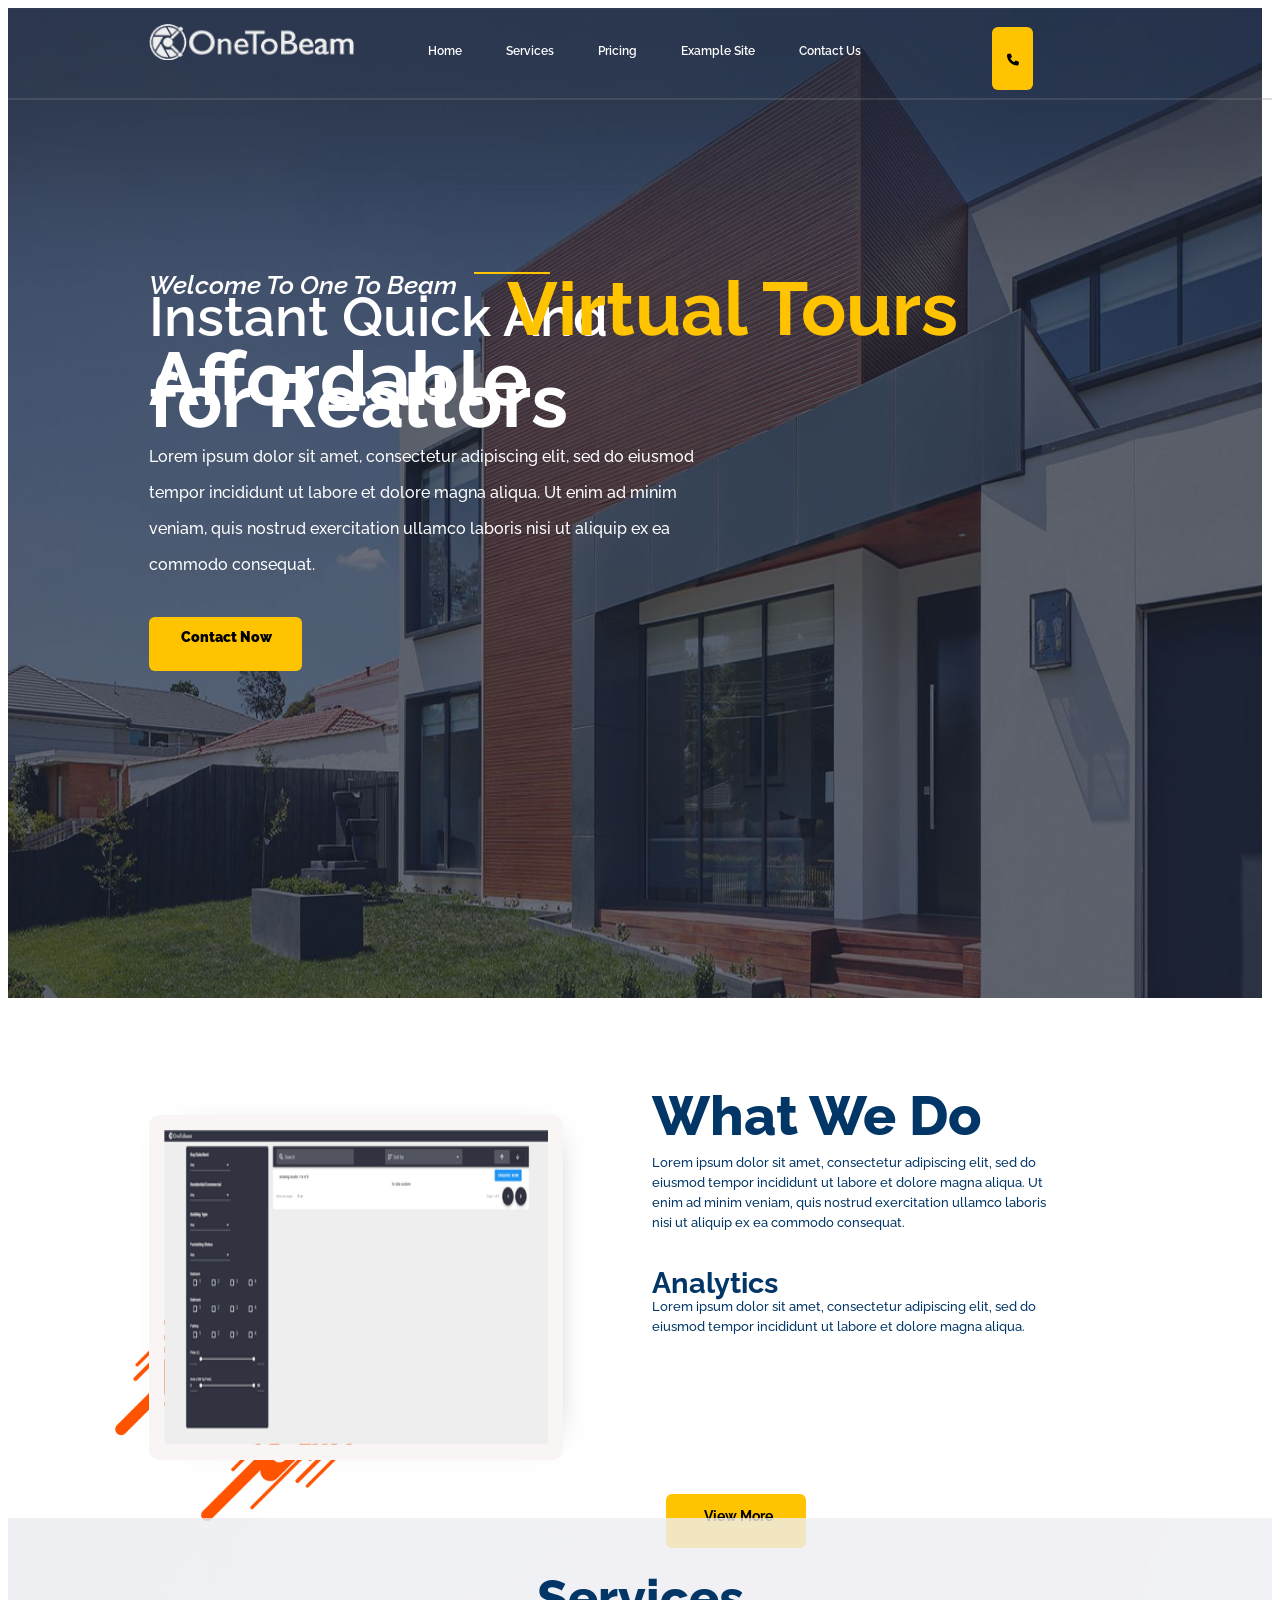
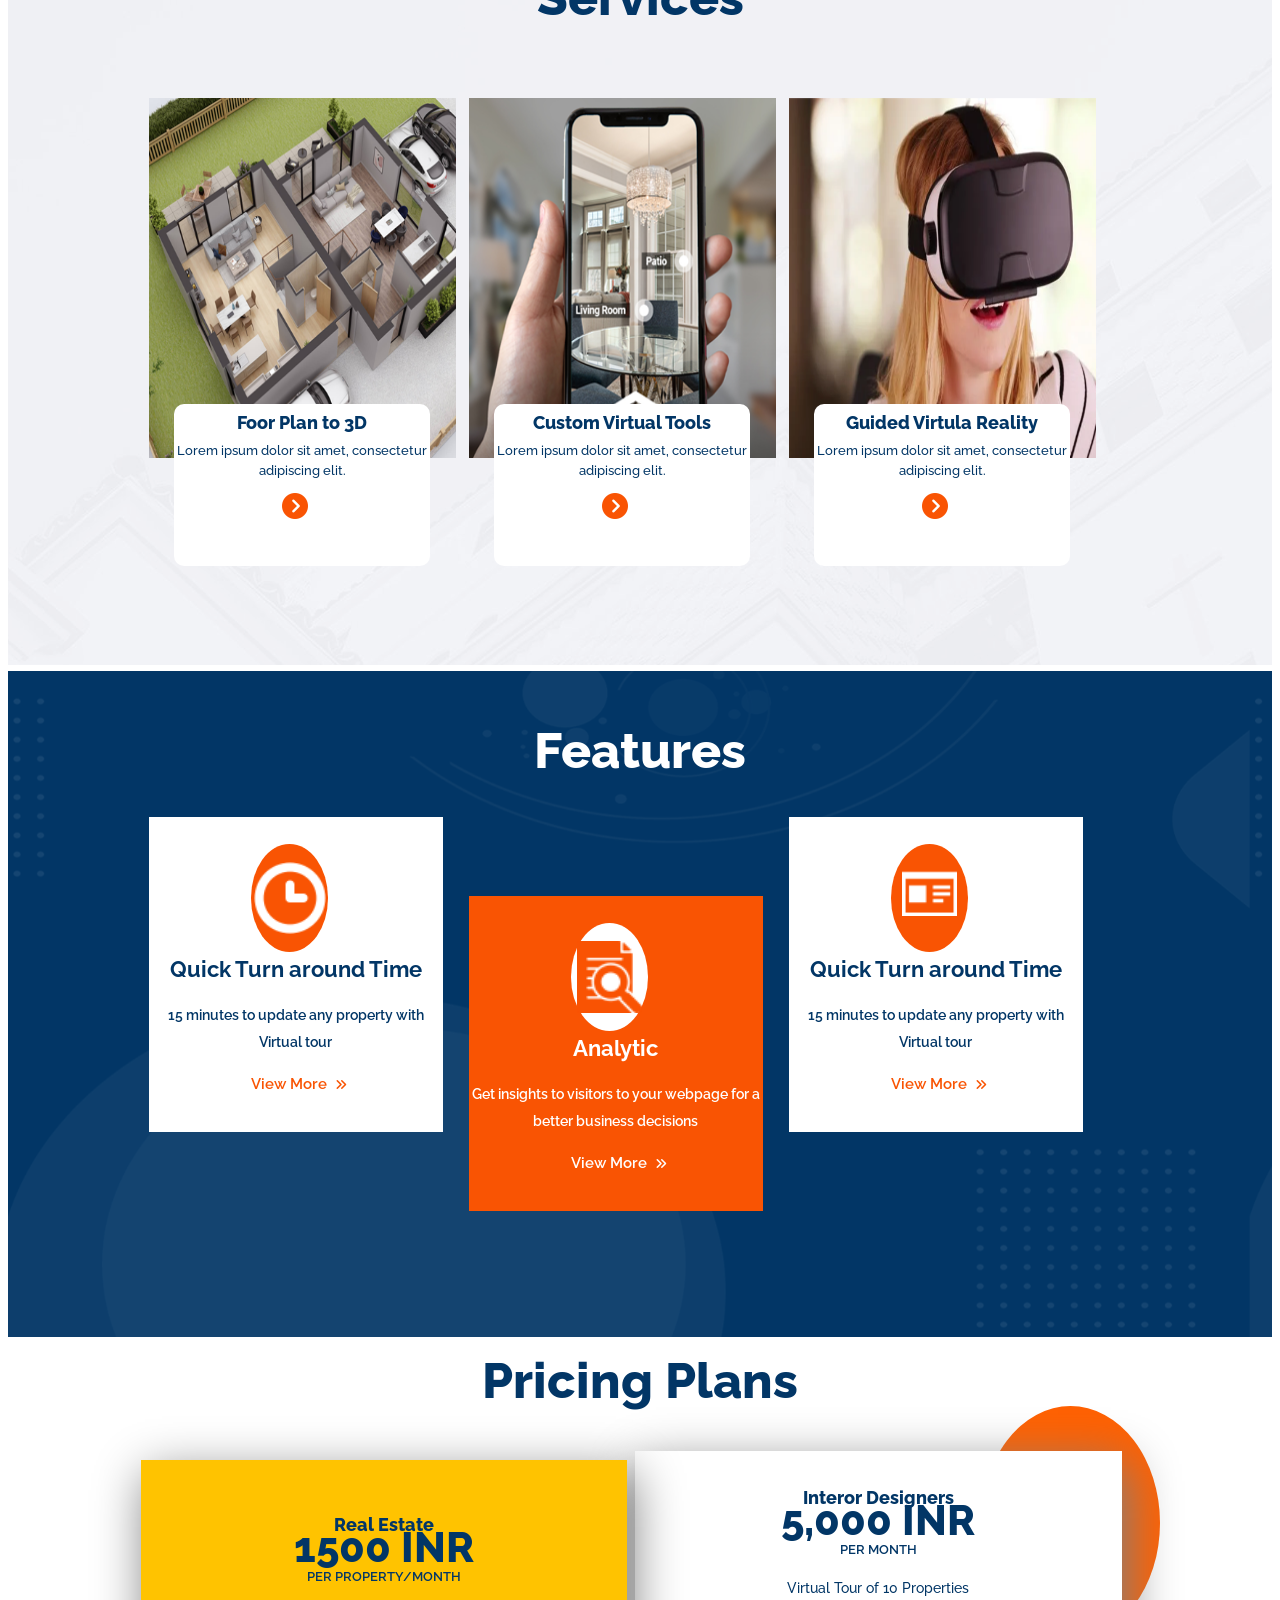
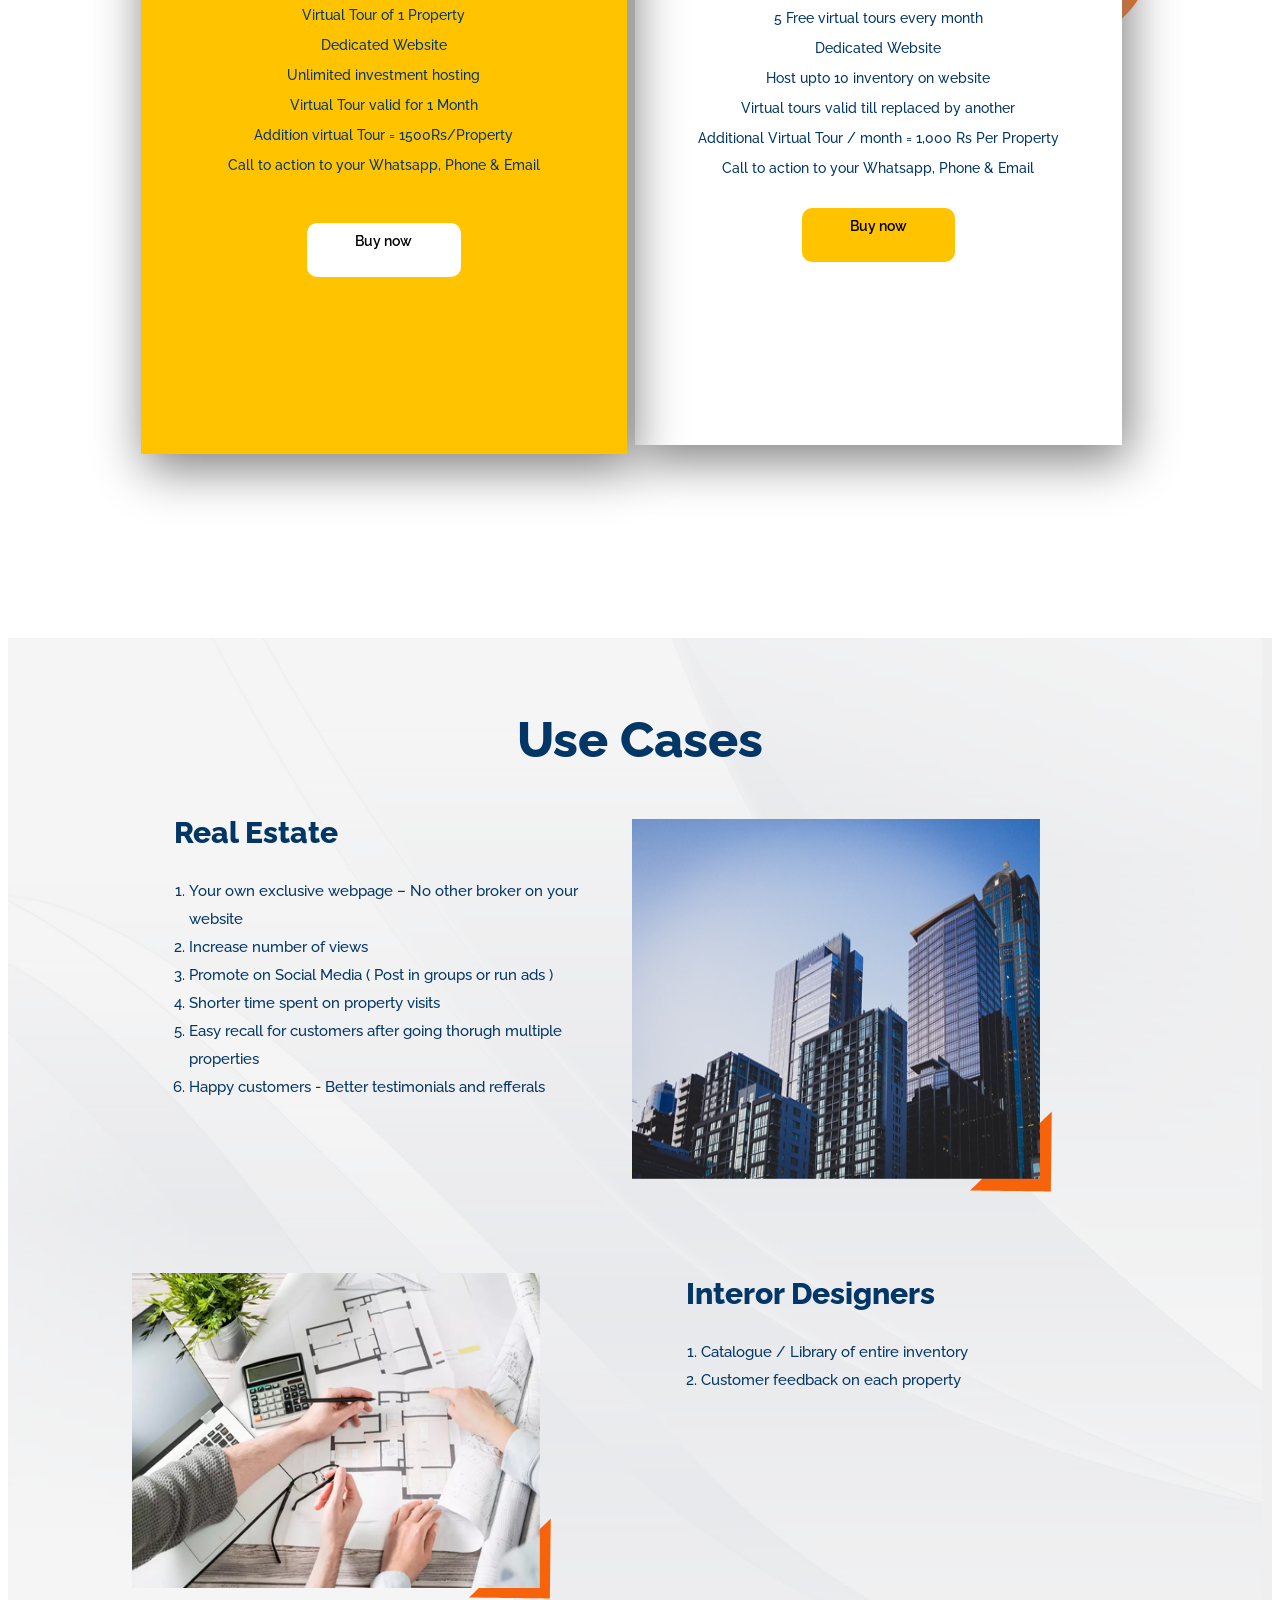
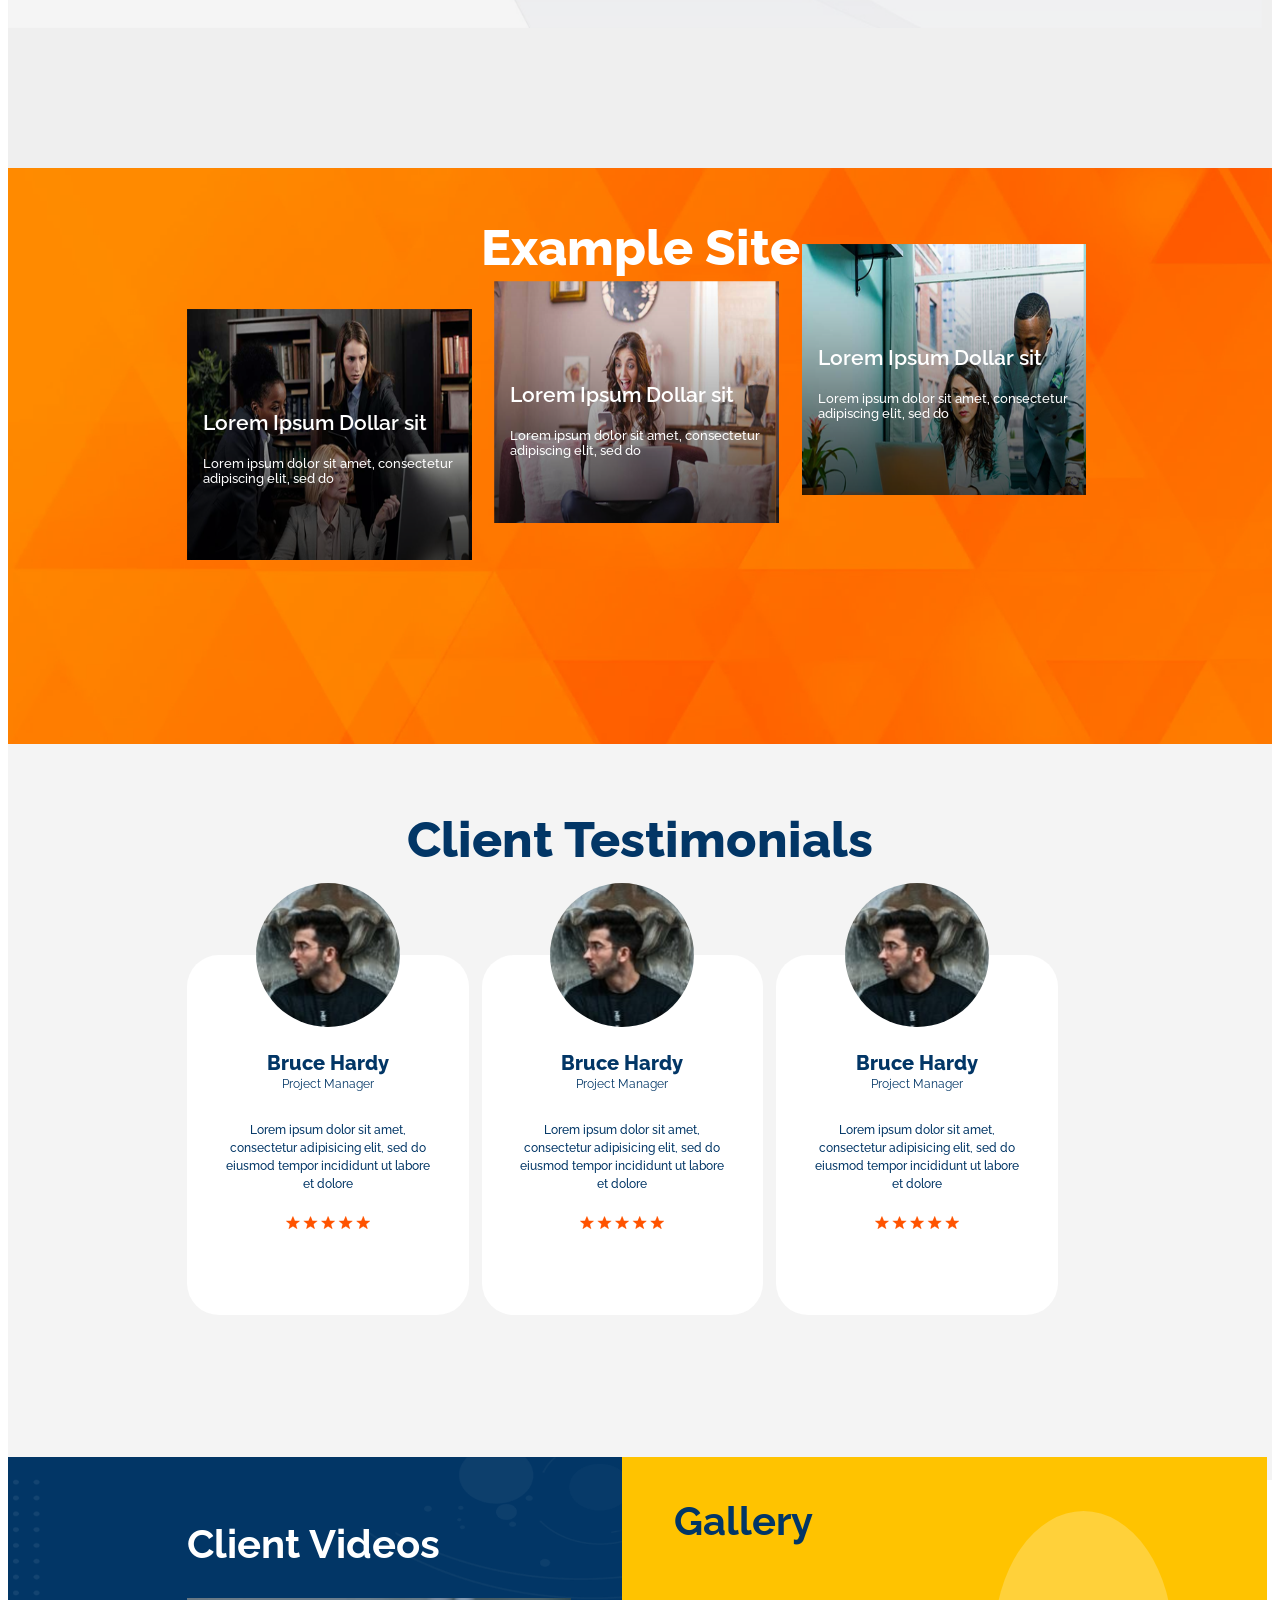
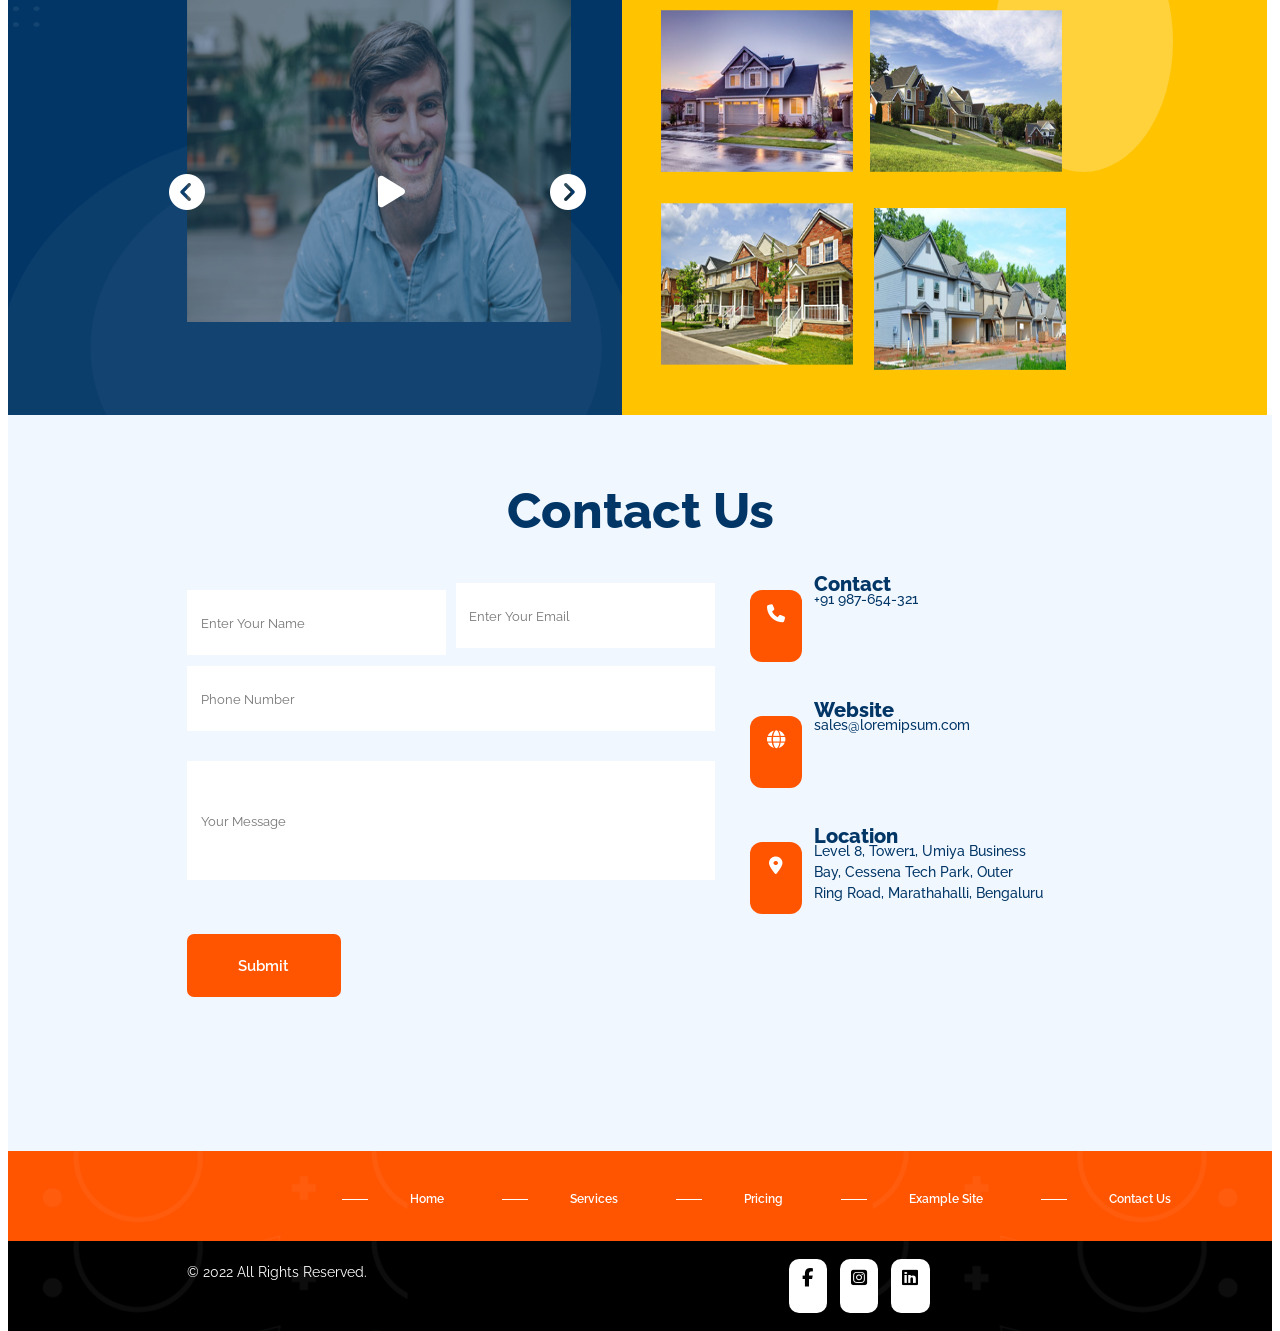
==== index.html @ 3217683a "Update" ====
<!DOCTYPE html>
<html lang="en">

<head>
    <meta charset="UTF-8">
    <meta http-equiv="X-UA-Compatible" content="IE=edge">
    <meta name="viewport" content="width=device-width, initial-scale=1.0">
    <script src="https://code.jquery.com/jquery-3.6.0.js"
        integrity="sha256-H+K7U5CnXl1h5ywQfKtSj8PCmoN9aaq30gDh27Xc0jk=" crossorigin="anonymous"></script>
    <script src="./assets/js/script.js"></script>
    <link rel="stylesheet" href="./assets/css/style.css">
    <link href="https://fonts.googleapis.com/css2?family=Raleway:wght@100;200;300;400;500;600;700;800;900&display=swap"
        rel="stylesheet">
    <link rel="stylesheet" href="https://cdnjs.cloudflare.com/ajax/libs/font-awesome/6.1.0/css/all.min.css">
    <title>OneToBeam</title>
</head>

<body>
    <!--=================== HOME SECTION ==================-->
    <section class="home-section">
        <div class="header-container" id="home">
            <header>
                <div class="navbar">
                    <img class="logo" src="./assets/img/img1.png">
                    

                    <div id="list-div">
                        <li class="list"><a id="home-link"  class="link" href="#home">Home</a></li>
                        <li class="list"><a id="service-link" class="link" href="#services">Services</a></li>
                        <li class="list"><a id="pricing-link" class="link" href="#pricing">Pricing</a></li>
                        <li class="list"><a id="examplesite-link" class="link" href="#examplesite">Example Site</a></li>
                        <li class="list"><a id="contact-link" class="link" href="#contact">Contact Us</a></li>
                    </div>
                    
                    <div class="TopContactNo" id="telno">
                        <i class="fa-solid fa-phone call"></i><p class="number" id="contactnumber">9897-654-3210</p>
                    </div>
                    <button type="button" id="toggle-btn" class="menubtn"><i id="menu-icon" class="fa-solid fa-caret-down"></i></button>
                </div>
            

            </header>
            <p class="home-paragraphs welcome">Welcome To One To Beam
                <hr>
            </p>
            <p class="home-paragraphs instant">Instant Quick And</p>
            <p class="home-paragraphs virtual">Affordable</p>
            <p class="tours" style="color: #ffc300">Virtual Tours</p>
            <p class="home-paragraphs realtors">for Realtors</p>
            <p class="home-paragraphs lorem-para">Lorem ipsum dolor sit amet, consectetur adipiscing elit, sed do
                eiusmod tempor incididunt ut labore et dolore magna aliqua. Ut enim ad minim veniam, quis nostrud
                exercitation ullamco laboris nisi ut aliquip ex ea commodo consequat.</p>
            <div class="contact">
                <p class="contact-now">Contact Now</p>
            </div>
            
        </div>
    </section>
    <!--================== END HOME SECTION ===============-->



    <!--================== ANALYTICS SECTION ===============-->
    <section class="analytic-section">
        <div class="analytics-container">
            <div class="img3-holder">
                <img src="./assets/img/img3.png" class="img3">
            </div>
            <img src="./assets/img/img4.png" class="img4">
            <div class="analytic">
                <p class="content">What We Do</p>
                <p class="lorem-para2">Lorem ipsum dolor sit amet, consectetur adipiscing elit, sed do
                    eiusmod tempor incididunt ut labore et dolore magna aliqua. Ut enim ad minim veniam, quis nostrud
                    exercitation ullamco laboris nisi ut aliquip ex ea commodo consequat.</p>
                <p class="analytics">Analytics</p>
                <p class="lorem-para2">Lorem ipsum dolor sit amet, consectetur adipiscing elit, sed do eiusmod tempor
                    incididunt ut labore et dolore magna aliqua.</p>
            </div>
            <div class="view">
                <p class="view-more">View More</p>
            </div>
        </div>
    </section>
    <!--================= END ANALYTICS SECTION ==============-->



    <!--================= SERVICES SECTION ===================-->
    <setion class="services-section">
        <div class="service-container" id="services">
            <p class="service-heading">Services</p>
            <div class="service-image_holder floor">
                <img src="./assets/img/img6.png" class="service-images">
            </div>
            <div class="service-image_holder phone">
                <img src="./assets/img/img7.png" class="service-images">
            </div>
            <div class="service-image_holder virtual-reality">
                <img src="./assets/img/img8.png" class="service-images">
            </div>
            <div class="service-content_holder floor-content">
                <p class="service-content_heading">Foor Plan to 3D</p>
                <p class="service-lorem_para">Lorem ipsum dolor sit amet, consectetur adipiscing elit.</p>
                <i class="fa-solid fa-circle-chevron-right forward-icon"></i>
            </div>
            <div class="service-content_holder phone-content">
                <p class="service-content_heading">Custom Virtual Tools</p>
                <p class="service-lorem_para">Lorem ipsum dolor sit amet, consectetur adipiscing elit.</p>
                <i class="fa-solid fa-circle-chevron-right forward-icon"></i>
            </div>
            <div class="service-content_holder virtual-content">
                <p class="service-content_heading">Guided Virtula Reality</p>
                <p class="service-lorem_para">Lorem ipsum dolor sit amet, consectetur adipiscing elit.</p>
                <i class="fa-solid fa-circle-chevron-right forward-icon"></i>
            </div>
        </div>
    </setion>
    <!--================= END SERVICES SECTION ===============-->



    <!--=================== FEATURES SEVTION ================-->
    <section class="features-section">
        <div class="feature-container">
            <p class="feature-heading">Features</p>
            <div class="feature-division position-white1">
                <div class="feature-eclipse" style="background-color: #f95403;">
                    <img src="./assets/img/img9.png" class="eclipse-image">
                </div>
                <p class="feature-division_heading">Quick Turn around Time</p>
                <p class="feature-division-para">15 minutes to update any property with Virtual tour</p>
                <p class="viewmore">View More &nbsp;<i class="fa-solid fa-angles-right"></i></p>
            </div>
            <div class="feature-division position-orange">
                <div class="feature-eclipse" style="background-color: white;">
                    <img src="./assets/img/img10.png" class="eclipse-image">
                </div>
                <p class="feature-division_heading">Analytic</p>
                <p class="feature-division-para">Get insights to visitors to your webpage for a better business
                    decisions</p>
                <p class="viewmore" style="color: white;">View More &nbsp;<i class="fa-solid fa-angles-right"></i></p>
            </div>
            <div class="feature-division position-white2">
                <div class="feature-eclipse" style="background-color: #f95403;">
                    <img src="./assets/img/img11.png" class="eclipse-image"
                        style="height: 5vh; position: relative;top: 3vh;">
                </div>
                <p class="feature-division_heading">Quick Turn around Time</p>
                <p class="feature-division-para">15 minutes to update any property with Virtual tour</p>
                <p class="viewmore">View More &nbsp;<i class="fa-solid fa-angles-right"></i></p>
            </div>
        </div>
    </section>
    <!--==================== END FEATURE SECTION ==================-->



    <!--==================== PRICING PLANS SECTION ===================-->
    <section class="pricing-plan">
        <div class="pricing_plane-container" id="pricing">
            <p class="pricing-heading">Pricing Plans</p>
            <div class="pricing-division pricing-division-pos1">
                <p class="pricing-para">Real Estate</p>
                <p class="INR">1500 INR</p>
                <p class="per-month">PER PROPERTY/MONTH</p>
                <div class="property">
                    <p class="para">Virtual Tour of 1 Property</p>
                    <p class="para">Dedicated Website</p>
                    <p class="para">Unlimited investment hosting</p>
                    <p class="para">Virtual Tour valid for 1 Month</p>
                    <p class="para">Addition virtual Tour = 1500Rs/Property</p>
                    <p class="para">Call to action to your Whatsapp, Phone & Email</p>
                </div>
                <div class="division-buynow division-buynow-pos1">
                    <p class="buy">Buy now</p>
                </div>
            </div>
            <div class="orange-eclipse"></div>
            <div class="pricing-division pricing-division-pos2">
                <p class="pricing-para">Interor Designers</p>
                <p class="INR">5,000 INR</p>
                <p class="per-month">PER MONTH</p>
                <div class="property">
                    <p class="para">Virtual Tour of 10 Properties</p>
                    <p class="para">5 Free virtual tours every month</p>
                    <p class="para">Dedicated Website</p>
                    <p class="para">Host upto 10 inventory on website</p>
                    <p class="para">Virtual tours valid till replaced by another</p>
                    <p class="para">Additional Virtual Tour / month = 1,000 Rs Per Property</p>
                    <p class="para">Call to action to your Whatsapp, Phone & Email</p>
                </div>
                <div class="division-buynow division-buynow-pos2">
                    <p class="buy">Buy now</p>
                </div>
            </div>
        </div>
    </section>
    <!--================ END PRICING PLANS SECTION ===============-->


    <!--=================== USE CASES SECTION ===============-->
    <section class="use_cases">
        <div class="use_cases-container">
            <p class="use_cases-heading">Use Cases</p>
            <div class="realstate-designer-content realstate-postion">
                <p class="realestate">Real Estate</p>
                <ol class="orederd-list">
                    <li class="list-item">Your own exclusive webpage – No other broker on your website</li>
                    <li class="list-item">Increase number of views</li>
                    <li class="list-item">Promote on Social Media ( Post in groups or run ads )</li>
                    <li class="list-item">Shorter time spent on property visits</li>
                    <li class="list-item"> Easy recall for customers after going thorugh multiple properties</li>
                    <li class="list-item">Happy customers - Better testimonials and refferals</li>
                </ol>
            </div>
            <div class="realstate-image">
                <img src="./assets/img/img14.png" class="realimg">
                <img src="./assets/img/img15.png" class="upershape">
                <img src="./assets/img/img16.png" class="lowershape">
            </div>
            <div class="designers-image">
                <img src="./assets/img/img17.png" class="designimg">
                <img src="./assets/img/img15.png" class="upershape2">
                <img src="./assets/img/img16.png" class="lowershape2">
            </div>
            <div class="realstate-designer-content designer-position">
                <p class="design">Interor Designers</p>
                <ol class="orderd-list">
                    <li class="list-item">Catalogue / Library of entire inventory</li>
                    <li class="list-item">Customer feedback on each property</li>
                </ol>
            </div>
        </div>
    </section>
    <!--================== END USE CASES SECTION ===============-->



    <!--================== EXAMPLE SITE SECTION ================-->
    <section class="example-site">
        <div class="example_site-container" id="examplesite">
            <p class="example_site-heading">Example Site
            </p>
            <div class="example_site-imageholder imageholder1-position">
                <p class="example_site-para_heading">Lorem Ipsum Dollar sit</p>
                <p class="example_site-para">Lorem ipsum dolor sit amet, consectetur adipiscing elit, sed do</p>
            </div>
            <div class="example_site-imageholder imageholder2-position">
                <p class="example_site-para_heading">Lorem Ipsum Dollar sit</p>
                <p class="example_site-para">Lorem ipsum dolor sit amet, consectetur adipiscing elit, sed do</p>
            </div>
            <div class="example_site-imageholder imageholder3-position">
                <p class="example_site-para_heading">Lorem Ipsum Dollar sit</p>
                <p class="example_site-para">Lorem ipsum dolor sit amet, consectetur adipiscing elit, sed do</p>
            </div>
        </div>
    </section>
    <!--================ END EXAMPLE SITE SECTION =================-->



    <!--=============== CLIENT TESTIMONIALS SECTION ===============-->
    <seciton class="client_testimonial">
        <div class="client_testimonial-container">
            <p class="client_testimonial-heading">Client Testimonials</p>
            <div class="client_testimonial-bruce bruce1-position">
                <img src="./assets/img/img22.png" class="bruce-image">
                <p class="bruce">Bruce Hardy</p>
                <p class="manager">Project Manager</p>
                <p class="client_testimonial-para">Lorem ipsum dolor sit amet, consectetur adipisicing elit, sed do
                    eiusmod tempor incididunt ut labore et dolore</p>
                <img src="./assets/img/img23.png" class="star-rating">
            </div>
            <div class="client_testimonial-bruce bruce2-position">
                <img src="./assets/img/img22.png" class="bruce-image">
                <p class="bruce">Bruce Hardy</p>
                <p class="manager">Project Manager</p>
                <p class="client_testimonial-para">Lorem ipsum dolor sit amet, consectetur adipisicing elit, sed do
                    eiusmod tempor incididunt ut labore et dolore</p>
                <img src="./assets/img/img23.png" class="star-rating">
            </div>
            <div class="client_testimonial-bruce bruce3-position">
                <img src="./assets/img/img22.png" class="bruce-image">
                <p class="bruce">Bruce Hardy</p>
                <p class="manager">Project Manager</p>
                <p class="client_testimonial-para">Lorem ipsum dolor sit amet, consectetur adipisicing elit, sed do
                    eiusmod tempor incididunt ut labore et dolore</p>
                <img src="./assets/img/img23.png" class="star-rating">
            </div>
        </div>
    </seciton>
    <!--================ END CLIENT TESTIMONIALS SECTION ===============-->



    <!--================ CLIENT VIDEOS AND GALLERY SECTION =============-->
    <section class="videos_gallery">
        <div class="client_videos-container">
            <p class="clientvideos">Client Videos</p>
            <img src="./assets/img/img24.png" class="client_videos-image">
            <i class="fa-solid fa-circle-chevron-right videos-icon forwardicon"></i>
            <i class="fa-solid fa-circle-chevron-left videos-icon backicon"></i>
            <i class="fa-solid fa-play videos-icon playicon"></i>
        </div>
        <div class="gallery-container">
            <p class="gallery">Gallery</p>
            <div class="yellow-eclipse"></div>
             <img src="./assets/img/img25.png" class="gallery-house house_first-position">
             <img src="./assets/img/img27.png" class="gallery-house house_second-position">
             <img src="./assets/img/img28.png" class="gallery-house house_third-position">
             <img src="./assets/img/img26.png" class="gallery-house house_forth-position">
        </div>
    </section>
    <!--============== END CLIENT VIDEOS AND GALLERY SECTION =============-->



    <!--===================== CONTACT US SECTION ====================-->
    <section class="contact_us" style="height: 0em;">
        <div class="contact_us-container" id="contact">
            <p class="contact_us-heading" style="font-size: 50px;font-weight: 800;">Contact Us</p>
            <form class="contact-form" autocomplete="off" id="myForm">
                <div class="name-division">
                    <span id="nameerror">**Please provide a username....</span>
                <input type="text" class="input" id="fullname" name="username" placeholder="Enter Your Name">
                </div>

                 <div class="email_division">
                <span id="emailerror">**Please provide a email....</span>
                <input type="text" class="input" id="email" name="usermail" placeholder="Enter Your Email"><br>
               </div>
                 
                <div class="phone_division">
                <span id="phoneerror">**Please provide a phone no....</span>
                <input type="text" class="phno" id="phone" name="userphno" placeholder="Phone Number">
                </div>
                 
                <div class="msg_division">
                <span id="messageerror">**Please write for us something.... ;)</span>
                <input type="text" class="client_message" name="usermessage"  id="message" placeholder="Your Message">
                </div>
                
                <input type="submit" class="form_register" id="btn">
            </form>
            <div class="location">
                <div class="icon-holder">
                    <i class="fa-solid fa-phone phone-icon"></i>
                    <p class="contactno">Contact</p><p class="num">+91 987-654-321</p>
                </div>
                <div class="icon-holder icon-holder_pos1">
                    <i class="fa-solid fa-globe phone-icon"></i>
                    <p class="contactno">Website</p><p class="num">sales@loremipsum.com</p>
                </div>
                <div class="icon-holder icon-holder_pos2">
                    <i class="fa-solid fa-location-dot phone-icon"></i>
                    <p class="contactno">Location</p><p class="num" style="text-align: left;">Level 8, Tower1, Umiya Business Bay,
                        Cessena Tech Park, Outer Ring Road,
                        Marathahalli, Bengaluru</p>
                </div>
            </div>
        </div>
    </section>
    <!--==================== END CONTACT US SECTION =================-->



     <!--======================= FOOTER SECTION ======================-->
     <section class="footer" style="height: 0em;">
         <div class="footer-container" >
            <footer style="height: 0em;">
             <div class="footer-navbar">
                <ul class="footer-unorderd_list">
                    <li class="footer-list"><hr class="hrline"><a id="home-link" href="#home">Home</a></li>
                    <li class="footer-list"><hr class="hrline"><a id="service-link" href="#services">Services</a></li>
                    <li class="footer-list"><hr class="hrline"><a id="pricing-link" href="#pricing">Pricing</a></li>
                    <li class="footer-list"><hr class="hrline"><a id="examplesite-link" href="#examplesite">Example Site</a></li>
                    <li class="footer-list"><hr class="hrline"><a id="contact-link" href="#contact">Contact Us</a></li>
                </ul>
             </div>
             <div class="main-footer">
                 <p class="copyright">© 2022 All Rights Reserved.</p>
                 <div class="footer_icon-holder">
                    <i class="fa-brands fa-facebook-f footer-icon"></i>
                 </div>
                 <div class="footer_icon-holder instaholder">
                    <a class="instagram_linkdin-icon" href="https://www.instagram.com/"><i class="fa-brands fa-instagram-square footer-icon"></i></a>
                 </div>
                 <div class="footer_icon-holder linkdinholder">
                    <a class="instagram_linkdin-icon" href="https://www.linkedin.com/in/gaurav-bagouli-4b5040216/"><i class="fa-brands fa-linkedin footer-icon"></i></a>
                 </div>
             </div>
            </footer> 
         </div>
     </section>
     <!--======================   END FOOTER SECTION ===================-->
</body>

</html>
---- assets/css/style.css ----
*{
    font-family: 'Raleway', sans-serif;
}
*:focus{
    outline: none;
}
html{
    scroll-behavior: smooth;
}
body{
    overflow-x: hidden;
}
.header-container{
    height: 115vh;
    background-image: url(./img2.png);
    background-repeat: no-repeat;
    background-size: 98vw 110vh;
}
.logo{
    position: relative;
    left: 11vw;
    top: 1em;
    height: 4vh;
}
.navbar{
    height: 10vh;
    border-bottom: 2px solid #80808047;
}
.list{
    display: inline;
    padding: 20px;
}
a{
    text-decoration: none;
    position: relative;
    left: 25rem;
    top: -0.5rem;
    color: white;
    font-size: 12px;
    font-weight: 600;
    transition: 0.2s ease-out;
}
a:hover{
    font-size: 15px;
    transform: scale(1.1);
    color: rgb(243, 150, 150);
}
.fa-caret-down{
    font-size: 60px;
    color: white;
    transform: rotate(270deg);
}
.TopContactNo{
    background-color: #ffc300;
    height: 7vh;
    width: 2vw;
    border-radius: 6px;
    font-weight: 700;
    position: absolute;
    left: 62rem;
    bottom: 90vh;
    cursor: pointer;
    font-size: 15px;
    padding-left: 1em;
    display: flex;
    transition: 0.2s;
    overflow: hidden;
}
.onhover{
    width: 12vw;
}
.onhovercontactnum{
    display: block;
    width: 10vw;
}
.number{
    width: 10vw;
}
.call{
    position: relative;
    top: 3vh;
}
.fa-solid, .fas {
    font-family: "Font Awesome 6 Free";
    font-weight: 900;
    padding-right: 15px;
    font-size: 12px;
}
.home-paragraphs{
    color: white;
    
}
.welcome{
    font-size: 26px;
    font-style: italic;
    font-weight: 600;
    position: relative;
    top: 16vh;
    left: 11vw;
}
hr{
    background-color: #ffc300;
    height: 2px;
    border: none;
    width: 6vw;
    position: relative;
    left: -10vw;
    top: 10vh;
}
.instant{
    position: relative;
    font-size: 55px;
    font-weight: 600;
    left:  11vw;
    top: 5vh;
}
.virtual{
    font-size: 75px;
    position: relative;
    left: 11vw;
    top: -5vh;
    font-weight: 700;
}
.tours{
    font-size: 75px;
    font-weight: 700;
    position: relative;
    left: 39vw;
    top: -31vh;
}
.realtors{
    font-size: 75px;
    font-weight: 700;
    position: relative;
    left: 11vw;
    top: -39vh;
}
.lorem-para{
    position: relative;
    top: -48vh;
    left: 11vw;
    font-weight: 500;
    width: 45vw;
    line-height: 4vh;
}
.contact{
    background-color: #ffc300;
    width: 12vw;
    height: 6vh;
    border-radius: 6px;
    position: relative;
    left: 11vw;
    top: -46vh;
    cursor: pointer;
}
.contact-now{
    font-size: 14px;
    font-weight: 900;
    padding: 12px 0px 0px 32px;
}
.analytics-container{
    display: flex;
}
.img3-holder{
    border: 15px solid #f9f5f5;
    border-radius: 10px;
    width: 30vw;
    height: 35vh;
    position: relative;
    left: 11vw;
    top: 8vh;
    box-shadow: 11px -2px 2em -28px #757575e6;
}
.img3{
    width: 30vw;
    height: 35vh;
}
.analytic{
    position: relative;
    left: 18vw;
    top: 2vh;
    width: 32vw;
    color: #023666;
}
.content{
    font-size: 55px;
    line-height: 0px;
    font-weight: 800;
}
.lorem-para2{
    font-size: 13px;
    font-weight: 500;
    line-height: 20px;
    position: relative;
    top: -2vh;
}
.analytics{
    font-size: 29px;
    line-height: 6px;
    font-weight: 700;
}
.img4{
    position: absolute;
    top: 134vh;
    left: 9vw;
    height: 35vh;
    z-index: -1;
}
.view{
    background-color: #ffc300;
    width: 11vw;
    height: 6vh;
    border-radius: 6px;
    position: absolute;
    right: 37vw;
    bottom: -72vh;
    cursor: pointer;
}
.view-more{
    font-size: 14px;
    padding: 0vw 0vw 0vw 3vw;
    font-weight: 700;
}
.service-container{
    position: relative;
    top: 5rem;
    background-image: url(./img5.png);
    height: 83vh;
}
.service-heading{
    text-align: center;
    font-size: 50px;
    font-weight: 800;
    color: #023666;
    padding: 1em 0em 1em 0em;
}
.service-image_holder{
    height: 40vh;
    width: 24vw;
    overflow: hidden;
}
.service-images{
    height: 41vh;
    width: 31vw;
    position: absolute;
    left: -2em;
    top: 0em;
}
.floor{
    position: absolute;
    top: 20vh;
    left: 11vw;
} 
.phone{
    position: absolute;
    top: 20vh;
    left: 36vw;
}
.virtual-reality{
    position: absolute;
    top: 20vh;
    left: 61vw;
}
.service-content_holder{
    background-color: white;
    height: 18vh;
    width: 20vw;
    border-radius: 10px;
    text-align: center;
    transition: 0.3s;
}
.service-content_holder:hover{
    transform: scale(1.1);
    cursor: pointer;
}
.floor-content{
    position: absolute;
    left: 13vw;
    top: 54vh;
}
.service-content_heading{
    font-size: 18px;
    font-weight: 800;
    color: #023666;
    line-height: 1px;
}
.service-lorem_para{
    font-size: 13px;
    font-weight: 500;
    line-height: 20px;
    color: #023666;
}
.forward-icon{
    font-size: 26px;
    color: #f95403;
}
.phone-content{
    position: absolute;
    left: 38vw;
    top: 54vh;
}
.virtual-content{
    position: absolute;
    left: 63vw;
    top: 54vh;
}
.feature-container{
    position: relative;
    top: 4vh;
    height: 74vh;
    background-color: #023666;
    background-image: url(./img12.png);
    background-size: 97vw 75vh;
    text-align: center;
}
.feature-heading{
    font-size: 50px;
    font-weight: 800;
    color: white;
    padding: 1em 0em 1em 0em
}
.feature-division{
    height: 35vh;
    width: 23vw;
    text-align: center;
}
.position-white1{
    position: relative;
    left: 11vw;
    bottom: 7vh;
    background-color: white;
    color: #023666;
}
.feature-eclipse{
    height: 12vh;
    width: 6vw;
    border-radius: 50%;
    position: relative;
    left: 8vw;
    top: 3vh;
}
.eclipse-image{
    position: relative;
    top: 2vh;
    height: 8vh;
}
.feature-division_heading{
    font-size: 22px;
    font-weight: 700;
    padding-top: 1vh;
}
.feature-division-para{
    line-height: 3vh;
    font-size: 14px;
    font-weight: 600;
    position: absolute;
    top: 19vh;
}
.viewmore{
    position: absolute;
    top: 27vh;
    left: 8vw;
    font-size: 15px;
    font-weight: 600;
    color: #f95403;
}
.position-orange{
    position: absolute;
    bottom: 14vh;
    left: 36vw;
    background-color: #f95403;
    color: white;
}
.position-white2{
    position: relative;
    left: 61vw;
    bottom: 42vh;
    background-color: white;
    color: #023666;
}
.pricing_plane-container{
    margin-top: 4vh;
    text-align: center;
    color: #023666;
    height: 100vh;
}
.pricing-heading{
    font-size: 50px;
    font-weight: 800;
}
.pricing-division{
    height: 66vh;
    width: 38vw;
    box-shadow: 5px 14px 47px 1px grey;
    transition: .2s;
}
.orange-eclipse{
    height: 26vh;
    width: 14vw;
    background-color: #ff6000;
    position: relative;
    left: 76vw;
    bottom: 6vh;
    border-radius: 50%;
}
.pricing-division:hover{
    transform: scale(1.2);
    z-index: 1;
    box-shadow: 0px 0px 0px 0px white;
}
.pricing-division-pos1{
    background-color: #ffc300;
    position: absolute;
    left: 11vw;
    z-index: 1;
}
.pricing-division-pos2{
    background-color: white;
    position: relative;
    left: 49vw;
    bottom: 29vh;
}
.pricing-para{
    padding: 4vh;
    font-size: 18px;
    font-weight: 800;
}
.INR{
    font-size: 42px;
    font-weight: 800;
    position: relative;
    bottom: 10vh;
}
.per-month{
    font-size: 13px;
    font-weight: 600;
    position: relative;
    bottom: 15vh;
}
.property{
    position: relative;
    bottom: 14vh;
}
.para{
    font-size: 14px;
    font-weight: 500;
}
.division-buynow{
    height: 6vh;
    width: 12vw;
    border-radius: 10px;
    position: relative;
    bottom: 12vh;
    left: 13vw;
    cursor: pointer;
}
.division-buynow-pos1{
    color: black;
    background-color: white;
    position: relative;
    bottom: 10vh;
}
.division-buynow-pos2{
    color: black;
    background-color: #ffc300;
}
.buy{
    padding: 10px;
    font-size: 14px;
    font-weight: 600;
}
.use_cases-container{
    background-color: #efefef ;
    height: 128vh;
    background-image: url('./img13.png');
    background-repeat: no-repeat;
    background-size: 98vw 110vh;
    color: #023666;
    text-align: center;
    position: relative;
    bottom: 7vh;
    z-index: -1;
}
.use_cases-heading{
    font-size: 50px;
    font-weight: 800;
    padding: 8vh 0 0 0;
}
.realstate-designer-content{
    width: 38vw;
    height: 30vh;
    text-align: left;
    font-size: 15px;
    line-height: 28px;
    font-weight: 500;
}
.realstate-postion{
    position: relative;
    left: 11vw;
}
.realstate-image{
    position: relative;
    left: 22vw;
    bottom: 30vh;
    z-index: 1;
}
.realestate{
    font-size: 30px; font-weight: 800; position: relative; left: 2vw;
}
.realimg{
    height: 40vh; width: 25.5em;
}
.designimg{
    height: 35vh; width: 25.5em;
}
.upershape{
    position: relative;
    bottom: 29vh;
    right: 31vw;
    z-index: -1;
}
.lowershape{
    position: relative;
    right: 10em;
    top: 0.8em;
    z-index: -1;
}
.designers-image{
    position: relative;
    right: 17vw;
    bottom: 20vh;
}
.upershape2{
    position: relative;
    bottom: 24vh;
    right: 31vw;
    z-index: -1;
}
.lowershape2{
    position: relative;
    right: 10.1em;
    top: 0.7em;
    z-index: -1;
}
.designer-position{
    position: relative;
    left: 51vw;
    bottom: 58vh;
}
.design{
    font-size: 30px; font-weight: 800;position: relative; left: 2vw;
}
.example_site-container{
    height: 64vh;
    background-color: #ff5400;
    position: relative;
    bottom: 15vh;
    background-image: url('./img18.png');
    color: white;
    text-align: center;
}
.example_site-heading{
    font-size: 50px; font-weight: 800; padding-top: 1em;
}
.example_site-imageholder{
    background-size: 22vw 31vh;
    height: 19vh;
    width: 21vw;
    text-align: left;
    padding: 5em 0 0 1em;
}
.imageholder1-position{
    position: relative;
    left: 14vw;
    bottom: 2vh;
    background-image: url('./img19.png');
}
.example_site-para_heading{
    font-size: 21px;
    font-weight: 600;
}
.example_site-para{
    font-size: 13px;
    font-weight: 500;
}
.imageholder2-position{
    position: relative;
    left: 38vw;
    bottom: 33vh;
    background-image: url('./img20.png');
    height: 18vh;
}
.imageholder3-position{
    position: relative;
    left: 62vw;
    bottom: 64vh;
    background-image: url('./img21.png');
}
.client_testimonial-container{
    background-color: #f4f4f4;
    height: 80vh;
    position: relative;
    bottom: 15vh;
    text-align: center;
    color: #023666;
    padding-top: 1em;
}
.client_testimonial-heading{
    font-size: 50px; font-weight: 800;
}
.client_testimonial-bruce{
    background-color: white;
    height: 40vh;
    width: 17vw;
    border-radius: 2em;
    padding: 0 2em 0 2em;
}
.bruce1-position{
    position: relative;
    left: 14vw;
    top: 4vh;
}
.bruce-image{
    border-radius: 50%;
    height: 16vh;
    position: relative;
    bottom: 8vh;
}
.bruce{
    font-size: 20px; font-weight: 800; position: relative; bottom: 8vh;
}
.manager{
    font-size: 12px; position: relative; bottom: 10vh;
}
.client_testimonial-para{
    font-size: 12px;
    font-weight: 500;
    line-height: 18px;
    position: relative;
    bottom: 8vh;
}
.star-rating{
    position: relative;
    bottom: 7vh;
}
.bruce2-position{
    position: relative;
    left: 37vw;
    bottom: 36vh;
}
.bruce3-position{
    position: relative;
    left: 60vw;
    bottom: 76vh;
}
.client_videos-container{
    height: 62vh;
    background-color: #023666;
    color: white;
    position: relative;
    bottom: 22vh;
    max-width: 50%;
    background-image: url('./img12.png');
    background-repeat: no-repeat;
    background-size: 85vw 62vh;
}
.client_videos-image{
    height: 36vh;
    width: 30vw;
    position: relative;
    left: 14vw;
    top: 6vh;
}
.forwardicon{
    left: 12vw;
}
.backicon{
    right: 22vw;
}
.playicon{
    right: 10vw;
}
.videos-icon{
    font-size: 36px;
    position: relative;
    bottom: 7vh;
    cursor: pointer;
}
.clientvideos{
    font-size: 40px; font-weight: 700;position: relative; left: 14vw; top: 7vh;
}
.gallery{
    position: absolute;font-size: 40px;font-weight: 700;left: 4vw;
}
.gallery-container{
    max-width: 51%;
    height: 62vh;
    background-color: #ffc300;
    color: #023666;
    position: relative;
    left: 48vw;
    bottom: 84vh;
}
.yellow-eclipse{
    height: 29vh;
    background-color: #ffd13a;
    width: 14vw;
    border-radius: 50%;
    position: relative;
    left: 29vw;
    top: 6vh;
}
.gallery-house{
    height: 18vh;
    width: 15vw;
}
.house_first-position{
    position: relative;
    left: 3vw;
    bottom: 12vh;
}
.house_second-position{
    position: relative;
    left: 4vw;
    bottom: 12vh;
}
.house_third-position{
    position: relative;
    right: 11vw;
    top: 10vh;
}
.house_forth-position{
    position: relative;
    left: 3vw;
    bottom: 9vh;
}
.contact_us-container{
    height: 80vh;
    position: relative;
    bottom: 84vh;
    text-align: center;
    color: #023666;
    background-color: #f0f7ff;
    padding-top: 1em;
}
.contact-form{
    text-align: left;
    position: relative;
    left: 14vw;
    width: 53vw;
    height: 55vh;
}
.input{
    height: 7vh;
    width: 19vw;
    padding-left: 1em;
    margin: 0 8px 18px 0;
    border: none;
}
.phno{
    height: 7vh;
    width: 40vw;
    border: none;
    padding-left: 1em;
    position: relative;
    bottom: 10vh;
}
.client_message{
    height: 13vh;
    width: 40vw;
    padding-left: 1em;
    border: none;
    margin: 30px 0 18px 0;
    position: relative;
    bottom: 10vh;
}
.form_register{
    font-size: 15px;
    font-weight: 600;
    border: none;
    border-radius: 7px;
    height: 7vh;
    background-color: #ff5400;
    width: 12vw;
    color: white;
    cursor: pointer;
    position: relative;
    bottom: 6vh;
}
.name-division{
    width: 20vw;
}
#nameerror{
    color: red; font-size: 10px; position: absolute;bottom: 56vh;
}
.email_division{
    width: 20vw; position: relative; left: 21vw;  bottom: 10vh;
}
#emailerror{
    color: red; font-size: 10px; position: absolute;bottom: 11vh;
}
#phoneerror{
    color: red; font-size: 10px; position: absolute;bottom: 35vh;
}
#messageerror{
    color: red; font-size: 10px; position: absolute; top: 37vh;
}
.location{
    height: 53vh;
    width: 38vw;
    position: relative;
    left: 58vw;
    bottom: 55vh;
}
.icon-holder{
    background-color: #ff5400;
    height: 8vh;
    width: 4vw;
    border-radius: 12px;
    position: relative;
}
.icon-holder_pos1{
    top: 6vh;
}
.icon-holder_pos2{
    top:12vh;
}
.phone-icon{
    color: white;
    font-size: 18px;
    padding: 15px 0 0 0;
}
.contactno{
    font-size: 20px;
    font-weight: 800;
    position: relative;
    left: 5vw;
    bottom: 8vh;
}
.num{
    width: 18vw;
    position: relative;
    left: 5vw;
    bottom: 11vh;
    font-weight: 500;
    text-align: left;
    font-size: 14px;
    line-height: 21px;
}
.footer-container{
    position: relative;
    bottom: 0vh;
    height: 16vh;
}
.hrline{
    background-color: white;
    width: 2vw;
    height: 1px;
    position: absolute;
    left: 26vw;
    top: -5px;
}
.footer-navbar{
    background-color: #ff5400;
    position: relative;
    bottom: 4vh;
    height: 10vh;
    background-image: url('/assets/img/img29.png');
    background-repeat: no-repeat;
    background-size: cover;
}
.footer-unorderd_list{
    display: flex;
    position: relative;
    top: 2vh;
}
.footer-list{
    display: inline;
    position: relative;
    top: 3vh;
    right: 3vw;
    margin-right: 14vh;
}
.main-footer{
    height: 10vh;
    background-color: #000000;
    position: relative;
    bottom: 4vh;
    color: #ffffffff;
    background-image: url('/assets/img/img29.png');
    background-repeat: no-repeat;
    background-size: cover;
}
.copyright{
    position: absolute;
    left: 14vw;
    font-size: 14px;
    padding: 9px 0 0 0;
}
.footer_icon-holder{
    height: 6vh;
    width: 3vw;
    background-color: white;
    border-radius: 10px;
    position: relative;
    left: 61vw;
    top: 2vh;
    text-align: center;
    cursor: pointer;
}
.instaholder{
    left: 65vw; top: -4vh;
}
.linkdinholder{
    left: 69vw; top: -10vh;
}
.footer-icon{
    color: #000000;
    font-size: 18px;
    padding: 10px 0 0 0;
}
.instagram_linkdin-icon{
    position: relative;
    left: 0vw;
    top: 0vh;
}
.email_position{
    position: relative;
    left: 21vw; 
    bottom: 76px;
}


/* <==================== MEDIA QUERY FOR 820PX ===================> */
@media (max-width:820px){
   
    body{
        width: 204em;
        overflow-x: scroll;
    }
    .header-container{
        background-size: 204em 100em; width: 204em; height: 100em;
    }
    .navbar{
        height: 10em;
    }
    .logo{
        left: 18em; height: 5em;
    }
    a{
        left: 50rem; top: -2.5rem; font-size: 2.5em; 
    }
    .list{
        padding: 6em;
    }
    .TopContactNo{
        left: 181em; width: 5vw;
    }
    .call{
        font-size: 2em;
    }
    .welcome{
        left: 3.5em;
        font-size: 4.4em;
    }
    hr{
        left: -26em; top: 5em; width: 6em;
    }
    .instant{
        left: 2em;font-size: 8em; top: 0em;
    }
    .virtual{
        left: 1.4em; top: -0.9em; font-size: 11em;
    }
    .tours{
        left: 6.8em; top: -3.1em; font-size: 11em;
    }
    .realtors{
        left: 1.5em; top: -4em; font-size: 11em;
    }
    .contact-now{
        font-size: 1.8em;
    }
    .contact{
        left: 18em; top: -46em; width: 16em;
    }
    .lorem-para{
        top: -24em;  left: 8em;  font-size: 2.2em; width: 45em;
    }
    .analytics-container{
        height: 43em;
    }
    .img3-holder{
        width: 56em; height: 32em; left: 20em;
    }
    .img3{
        width: 56em; height: 32em;
    }
    .img4{
        top: 117em; left: 18em;
    }
    .analytic{
        left: 44em; top: 5em;width: 55em;
    }
    .content{
        font-size: 5em;
    }
    .lorem-para2{
        line-height: 1.2em; font-size: 2em;
    }
    .analytics{
        font-size: 4em;
    }
    .service-heading{
        font-size: 5em;
    }
    .service-image_holder{
        width: 40em;
    }
    .service-images{
        width: 40em;
    }
    .floor{
        left: 22em;
    }
    .phone{
        left: 81em;
    }
    .virtual-reality{
        left: 139em;
    }
    .service-content_holder{
        height: 16em; width: 29em;
    }
    .floor-content{
        left: 27em;
    }
    .phone-content{
        left: 86em;
    }
    .virtual-content{
        left: 144em;
    }
    .service-content_heading{
        font-size: 2.5em;
    }
    .service-lorem_para{
        font-size: 2em; line-height: 1.2em;
    }
    .forward-icon{
        font-size: 3em;
    }
    .feature-container{
        height: 62em;
    }
    .feature-heading{
        font-size: 4em;
    }
    .feature-division{
        height: 34em;  width: 39em;
    }
    .position-white1{
        left: 23em; bottom: 2em;
    }
    .position-orange{
        bottom: 13.3em; left: 83em;
    }
    .position-white2{
        left: 144em; top: -35.7em;
    }
    .feature-eclipse{
        left: 15em; width: 10em;
    }
    .feature-division_heading{
        font-size: 2.2em; padding-top: 0.5em;
    }
    .feature-division-para{
        line-height: 1.5em; font-size: 2em;
    }
    .viewmore{
        top: 11em; left: 6.8em; font-size: 2em;
    }
    .pricing_plane-container{
        height: 80em;
    }
    .pricing-heading{
        font-size: 5em;
    }
    .pricing-division{
        height: 56em; width: 48em;
    }
    .orange-eclipse{
        height: 24em; width: 24em; left: 141em;
    }
    .pricing-division-pos2{
        left: 113em;  bottom: 26em;
    }
    .pricing-division-pos1{
        left: 54em; bottom: -275em;
    }
    .pricing-para{
        font-size: 4em;
    }
    .INR{
        font-size: 3em;
    }
    .per-month{
        bottom: 7em; font-size: 1.4em;
    }
    .para{
        font-size: 1.6em;
    }
    .division-buynow{
        width: 14em;
    }
    .buy{
        font-size: 2em;
    }
    .division-buynow-pos1{
        bottom: 5em; left: 15em;
    }
    .division-buynow-pos2{
        bottom: 4em; left: 16em;
    }
    .use_cases-heading{
        font-size: 5em;
    }
    .realstate-postion{
        left: 9em;
    }
    .realstate-designer-content{
        width: 38em; font-size: 3em; line-height: 1.2em;
    }
    .realestate,.design{
        font-size: 1.2em;
    }
    .realstate-image{
        left: 57em;
    }
    .realimg,.designimg{
        width: 47.5em;
    }
    .lowershape{
        right: 9.4em; top: 1.2em;
    }
    .upershape{
        bottom: 26em; right: 49em;
    }
    .designer-position{
        left: 43em;
    }
    .designers-image{
        right: 41em;
    }
    .upershape2{
        bottom: 22.4em; right: 49em;
    }
    .lowershape2{
        right: 9.4em; top: 1.3em;
    }
    .example_site-container{
        height: 61em;
    }
    .example_site-heading{
        font-size: 5em;
    }
    .example_site-imageholder{
        height: 21em;  width: 30em;
        background-size: 32em 26em;
    }
    .imageholder1-position{
        left: 29em;
    }
    .imageholder2-position{
        left: 76em;  bottom: 27em;
    }
    .imageholder3-position{
        left: 127em; bottom: 53em;
    }
    .client_testimonial-heading{
        font-size: 5em;
    }
    .client_testimonial-bruce{
        width: 38em;
    }
    .bruce3-position{
        left: 129em;
    }
    .bruce2-position{
        left: 79em;
    }
    .bruce1-position{
        left: 28em;
    }
    .bruce{
        font-size: 2em;
    }
    .manager{
        font-size: 1.2em;
    }
    .client_testimonial-para{
        font-size: 2em; line-height: 1.2em;
    }
    .clientvideos,.gallery{
        left: 7em; font-size: 4em;
    }
    .gallery-container{
        left: 101em;
    }
    .client_videos-image{
        left: 30em; width: 40em;
    }
    .videos-icon{
        font-size: 4em;
    }
    .forwardicon{
        left: 7em;
    }
    .backicon{
        right: 4.5em;
    }
    .playicon{
        right: 0em;
    }
    .yellow-eclipse{
        left: 52em; top: 7em; width: 20em;
    }
    .gallery-house{
        height: 12em; width: 20em;
    }
    .house_first-position{
        left: 13em;
    }
    .house_second-position{
        left: 21em;
    }
    .house_third-position{
        right: 27.3em;
    }
    .house_forth-position{
        bottom: -8em; left: -19.3em;
    }
    .contact-form{
        left: 30em; width: 72em;     top: 4em;
    }
    .location{
        left: 108em; bottom: 36em; width: 78em;
    }
    .email_division{
        left: 38em; bottom: 6.5em;
    }
    .input{
        width: 38em;
    }
    #emailerror{
        bottom: 11em;
    }
    #phoneerror{
        bottom: 53em;
    }
    .phno{
        bottom: 6em; width: 84em;
    }
    .client_message{
        bottom: 4em; height: 9em;
    }
    #messageerror{
        top: 24em;
    }
    .client_message{
        width: 83em;
    }
    .form_register{
        bottom: 1em; font-size: 2em; width: 7em;
    }
    .icon-holder{
        height: 5em; width: 6em;
    }
    .phone-icon{
        font-size: 3em;
    }
    .contactno{
        left: 4em; font-size: 2.2em;
    }
    .num{
        left: 6em; width: 20em; font-size: 1.5em;
    }
}


/*<=================== MEDIA QUERY FOR PHONE OF WIDTH UPTO 420PX==================>*/
@media(max-width:420px){
body{
    width: 397vw;
    overflow-x: scroll;
}
.header-container{
    width: 102em; height: 60em; background-size: 396vw 108vh;
}
.logo{
    height: 6vh;
    position: relative;
    left: 30vw;
}
.menubtn{
    float: right;
    position: relative;
    right: 10em;
    height: 8vh;
    width: 15vw;
    background-color: transparent;
    border: none;
    transition: .2s ease-out;
}
.fa-caret-down {
    font-size: 90px;
    color: white;
    transform: rotate(270deg);
}
.btn-checked{
    transform: rotate(90deg);
}
.menu-icon-clicked{
    color: lightblue;
}
#list-div{
    display: flex;
    flex-direction: column;
    justify-content: space-evenly;
    position: absolute;
    left: 77em;
    background-color: lightblue;
    top: 7em;
    width: 101vw;
    height: 96.6vh;
    border-radius: 10px;
}
.link {
    font-size: 42px;
    font-weight: 600;
    left: 3vh;
    top: 5vh;
}
.list {
    display: inline;
    padding: 20px;
    height: 14vh;
    border-bottom: 2px solid white;
}
.TopContactNo{
    width: 49vw;
    left: 68rem;
}
.call{
    font-size: 22px;
    top: 2vh;
}
.number{
    font-size: 19px;
    width: 34vw;
    position: relative;
    bottom: 0vh;
}
.navbar{
    height: 7em;
}
.welcome{
    left: 4em; font-size: 2.2em;
}
hr{
    width: 5em; left: -8em;
}
.instant{
    left: 2.2em; font-size: 4em; top: 0.5em;
}
.virtual{
    font-size: 6em;  left: 1.3em; top: -0.6em;
}
.tours{
    font-size: 6em; left: 6.5em;top: -2.7em;
}
.realtors{
    font-size: 6em;left: 1.3em;
}
.lorem-para{
    font-size: 1.8em; width: 27em;height: 5em;overflow: hidden;left: 4.7em; top: -16.9em;
}
.contact{
    width: 14em; height: 4em; left: 8.7em; top: -29em;
}
.contact-now{
    font-size: 1.5em;
    padding: 0.8em 0 0 0.9em;
}
.analytics-container{
    width: 396vw;
    height: 35em;
}
.img3-holder{
    width: 34em;
    left: 9em; height: 24em;
}
.img3{
    width: 34em; height: 23.7em;
}
.img4{
    left: 6em; top: 74em;
}
.analytic{
    left: 16em;
    width: 40em;
    top: 4em;
}
.lorem-para2{
    font-size: 1.6em;
    line-height: 1em;
}
.analytics{
    font-size: 2.8em;
}
.view{
    width: 12em;
    height: 4em;
    left: 11em;
    top: 98em;
    border-radius: 0.8em;
}
.view-more{
    font-size: 1.8em;
    position: relative;
    bottom: 0.5em;
}
.service-image_holder{
    height: 20em;
    width: 24em;
    overflow: hidden;
}
.floor{
    left: 11em;
}
.service-images{
    height: 20em;
    width: 31em;
}
.phone{
    left: 41em;
}
.virtual-reality{
    left: 71em;
}
.service-content_holder{
    height: 10em;
    width: 20em;
}
.floor-content{
    left: 13em;
}
.service-content_heading{
    font-size: 1.8em;
}
.service-lorem_para{
    font-size: 1.3em;
}
.forward-icon{
    font-size: 2.3em;
}
.phone-content{
    left: 43em;
}
.virtual-content{
    left: 73em;
}
.feature-container{
    height: 47em;
}
.feature-division{
    height: 20em;
    width: 24em;
}
.position-white1{
    left: 12em;
}
.position-orange{
    bottom: 12.2em;
    left: 41em;
}
.position-white2{
    left: 70em; top: -21.7em;
}
.feature-eclipse{
    height: 12vh;
    width: 7em;
    left: 8em;
    top: 1em;
}
.feature-division_heading{
    font-size: 1.8em;
}
.feature-division-para{
    font-size: 1.2em;
}
.viewmore{
    left: 7em;
    font-size: 1.2em;
}
.pricing-division-pos1{
    left: 13.3em; bottom: unset;
}
.orange-eclipse{
    left: 68em; bottom: 6em; width: 24em;
}
.pricing-division-pos2{
    left: 52em;
}
.pricing-division{
    width: 35em;
}
.pricing-para{
    padding-top: 0.2em;
    font-size: 2.6em;
}
.INR{
    line-height: 3em;
}
.per-month{
    bottom: 10em;
    font-size: 1em;
}
.para{
    line-height: 1.5em;
}
.division-buynow{
    width: 11em;
}
.division-buynow-pos1{
    left: 11em;
}
.division-buynow-pos2{
    left: 11em;
}
.buy{
    font-size: 1.5em;
}
.realstate-postion{
    left: 8em;
}
.realstate-designer-content{
    width: 30em;  font-size: 1.5em;
}
.realstate-image{
    left: 30em;  bottom: 15em;
}
.realimg,.designimg{
    width: 25.5em;
}
.upershape{
    bottom: 18.4em;  right: 26.7em;
}
.designer-position{
    left: 42em;  bottom: 21em;
}
.designers-image{
    right: 19em;
}
.upershape2{
    bottom: 15.6em;  right: 26.7em;
}
.lowershape2{
    right: 9.8em;  top: 0.9em;
}
.imageholder1-position{
    left: 14em; bottom: 0em;
}
.imageholder2-position{
    left: 42em; bottom: 17.1em;
}
.imageholder3-position{
    left: 73em; bottom: 35.5em;
}
.example_site-container{
    height: 42em;
}
.example_site-imageholder{
    background-size: 20em 18em; width: 20em; height: 13em;
}
.example_site-para_heading{
    font-size: 1.5em;
}
.example_site-para{
    font-size: 1.2em;
}
.client_testimonial-container{
    height: 51em;
}
.bruce1-position{
    left: 12em;
}
.bruce2-position{
    left: 41em; bottom: 23em;
}
.bruce3-position{
    left: 70em; bottom: 49em;
}
.client_testimonial-bruce{
    width: 23em; height: 26em;
}
.client_testimonial-para{
    font-size: 1.5em;  line-height: 1.2em;
}
.gallery-container{
    left: 50em;
}
.client_videos-image{
    width: 30em;  left: 14em;
}
.forwardicon{
    left: 4.1em;
}
.backicon{
    right: 7.4em;
}
.playicon{
    right: 3.5em;
}
.yellow-eclipse{
    left: 29em; top: 6em; width: 16em;
}
.gallery-house{
    width: 16em; height: 10em;
}
.videos-icon {
    font-size: 3em;
}
.house_first-position{
    left: 6em;
}
.house_second-position{
    left: 9em;
}
.house_third-position{
    right: 7em;
}
.house_forth-position{
    left: 6em; bottom: 4.7em;
}
.contact-form{
    width: 47em; left: 14em;
}
.location{
    width: 47em; left: 56em; top: -26em;
}
.name-division{
    width: 22em;
}
.email_division{
    width: 22em; left: 22em; bottom: 5em;
}
#nameerror{
     bottom: 50em;
}
#emailerror{
    bottom: 9em;
}
.input{
    width: 19em;
}
.email_division{
    left: 19em; bottom: 5.2em;
}
#phoneerror{
     bottom: 32em;
}
span{
    color: red;
}
.phno{
    width: 41.8em;bottom: 6em;
}
.client_message{
    width: 41.8em;bottom: 6em; height: 6em;
}
#messageerror{
    top: 27em;
}
.form_register{
    font-size: 1.9em;width: 6em;
}
.icon-holder{
    height: 3.9em; width: 4em;
}
.contactno{
    font-size: 2.5em; left: 3em; bottom: 2.8em;
}
.num{
    left: 2.9em; bottom: 3.9em; width: 18em; font-size: 2.3em; line-height: 1.2em;
}
a{
    left: 12rem; top: -1.5rem; font-size: 2em;
}
.hrline{
    left: 6.8em; width: 4em; top: -0.8em;
}
.instagram_linkdin-icon{
    font-size: 1.2em;
}
.copyright{
    left: 14em; font-size: 1.2em;
}
.footer_icon-holder{
    left: 69em; width: 3em;
}
.instaholder{
    left: 73em;
}
.linkdinholder{
    left: 77em;
}
.footer-icon{
    font-size: 2em;
}
.clientvideos,.gallery{
    left: 2em;
}
}


/*<==================== MEDIA QUERY FOR PHONES OF WIDTH 375PX OR LESS ================>*/
@media (max-width: 375px){
 body{
     overflow-x: scroll;
 }   
.header-container{
    height: 58em; background-size: 396vw 58em;
}
.navbar{
    height: 6em;
}
.logo{
    height: 4em;
}
.menubtn{
    right: 16em;
}
#list-div{
    left: 74em;width: 20em;
}
.TopContactNo{
    width: 15em; left: 65rem; top: 2em; height: 4em;
}
.number{
    width: 8em;
}
.welcome{
    line-height: 0em;
}
hr{
    width: 5em; left: -10em;top: 4.8em;
}
.virtual{
    font-size: 5.5em;
}
.tours{
    top: -3.1em; font-size: 5.5em;
}
.realtors{
    top: -3.7em; font-size: 5.5em;
}
.lorem-para{
    top: -13em;
}
.contact{
    top: -22em;
}
.analytics-container{
    position: relative;top: 5em;
}
.img3-holder{
    height: 21em; top: 5em;
}
.img3{
    height: 21.3em;
}
.img4{
    top: 17em;
}
.view{
    top: 33em;
}
.service-container{
    width: 99em; left: -5em; height: 42em;
}
.service-image_holder{
    top: 13em;
}
.service-content_holder{
    height: 9em; top: 28em;
}
.feature-container{
    height: 35em;
}
.feature-division{
    height: 16em; width: 22em;
}
.position-white1 {
    left: 8em;
}
.position-orange{
    bottom: 4.6em;
    left: 37em;
}
.position-white2{
    left: 66em; top: -17.9em;
}
.pricing_plane-container{
    height: 60em;
}
.pricing-division-pos1{
    bottom: -201em;
}
.para{
    line-height: 1em;
}
.orange-eclipse{
    left: 79em; width: 11em; height: 12em; bottom: 6em;
}
.pricing-division{
    height: 50em;
}
.pricing-division-pos2{
    bottom: 17.1em;
}
.per-month{
    bottom: 8em;
}
.division-buynow{
    height: 3.3em;
}
.use_cases-container{
    height: 57em;
}
.realimg, .designimg {
    width: 25.5em;
}
.realstate-image{
    left: 32em; bottom: 10em;
}
.upershape{
    bottom: 12.8em;
}
.designer-position{
    left: 39em; bottom: 14em;
}
.designers-image{
    right: 14em; bottom: 5em;
}
.upershape2{
    bottom: 10.6em;
}
.example_site-container{
    height: 38em; bottom: 8em;
}
.example_site-imageholder{
    height: 10em;
}
.imageholder2-position{
    left: 40em; top: -15em;
}
.imageholder3-position{
    left: 66em;  bottom: 30.1em;
}
.client_testimonial-container{
    height: 47em; bottom: 8em;
}
.client_testimonial-bruce{
    width: 18em; height: 20em;
}
.client_testimonial-para{
    font-size: 15px;
}
.bruce2-position{
    left: 40em; top: -17.5em;
}
.bruce3-position{
    left: 66em; top: -37.5em;
}
.client_videos-container{
    height: 33em; top: -11em;
}
.gallery-container{
    left: 46em; top: -44em; height: 33em;
}
.client_videos-image{
    width: 26em;
}
.clientvideos, .gallery {
    left: 2em; font-size: 3em;
}
.gallery-house {
    width: 16em; height: 9em;
}
.backicon{
    right: 7.5em;
}
.house_first-position{
    top: -2em;
}
.house_second-position{
    bottom: 2em;
}
.house_third-position{
    right: -6em; top: 0em;
}
.house_forth-position{
    left: 9em; bottom: 0em;
}
.videos-icon{
    font-size: 3em;
}
.forwardicon{
    left: 4.1em;
}
.backicon {
    right: 5.9em;
}
.contact_us-container{
    bottom: 44em; height: 42em;
}
#nameerror{
    bottom: 38em;
}
.email_division{
    bottom: 4.2em;
}
#emailerror{
    bottom: 8em;
}
.phone_division{
    position: relative; top: 2em;
}
#phoneerror{
    bottom: 14em;
}
.msg_division{
    position: relative; top: 2.3em;
}
#messageerror{
    top: -7em;
}
.location {
    width: 47em;  left: 53em;  top: -19em;
}
.phone-icon{
    font-size: 2em;
}
.contactno {
    font-size: 2.5em; left: 3em; bottom: 2.5em;
}
.num{
    bottom: 3.8em; left: 3.4em;
}
a{
    left: 17rem; top: -1.2rem; font-size: 1.9em;
}
.hrline{
    left: 12.5em; width: 4em;
}
.instagram_linkdin-icon{
    font-size: .8em;
}
}
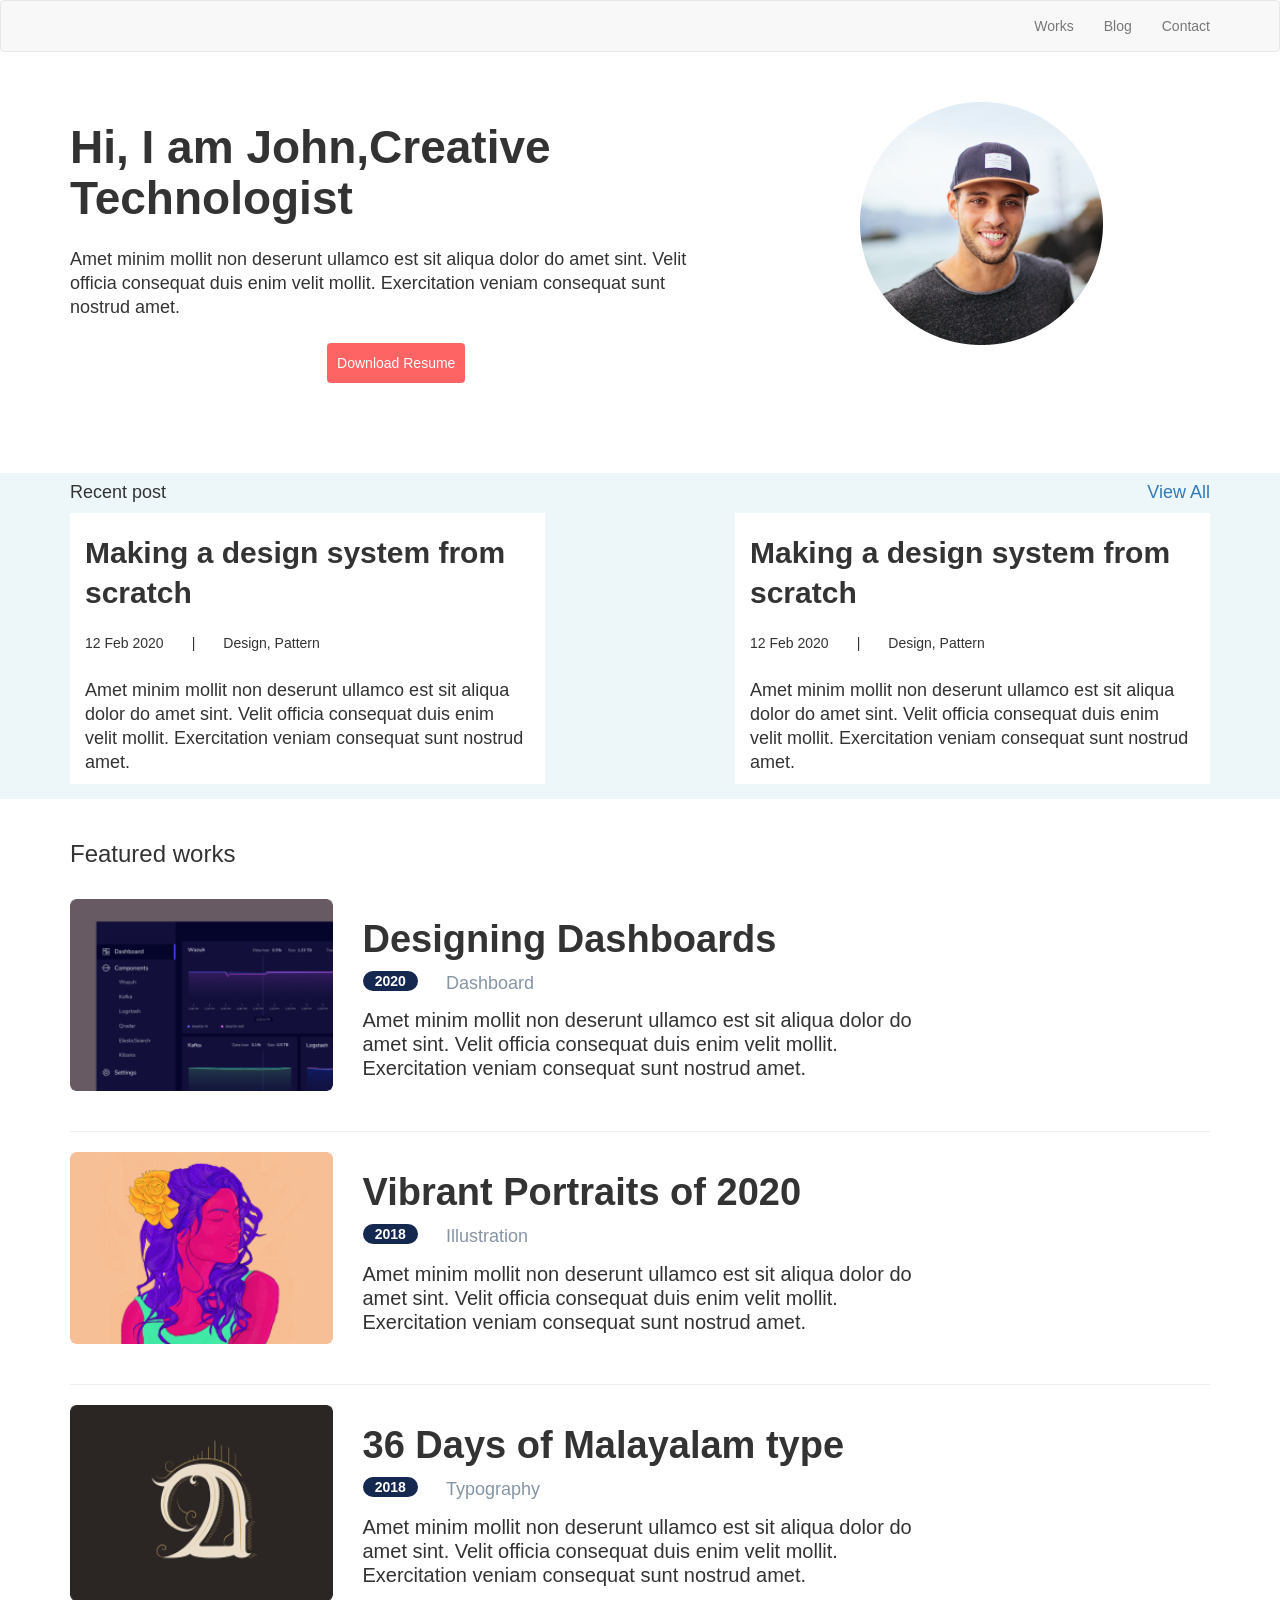
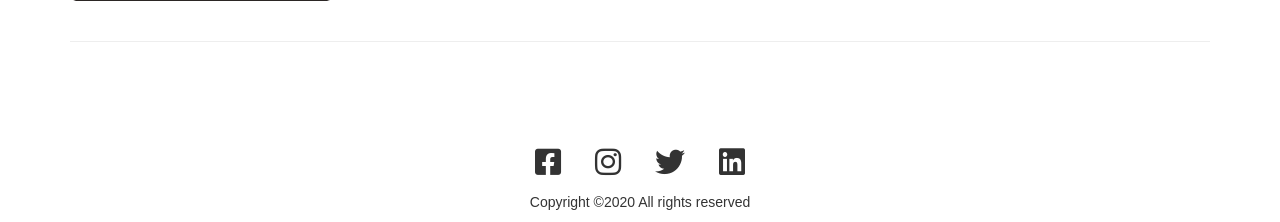
==== commit b559dc34: "update" ====
--- a/index.html
+++ b/index.html
@@ -2,398 +2,145 @@
 <html lang="en">
 
 <head>
-    <meta charset="UTF-8">
-    <meta http-equiv="X-UA-Compatible" content="IE=edge">
-    <meta name="viewport" content="width=device-width, initial-scale=1.0">
-    <script src="https://code.jquery.com/jquery-3.6.0.js"
-        integrity="sha256-H+K7U5CnXl1h5ywQfKtSj8PCmoN9aaq30gDh27Xc0jk=" crossorigin="anonymous"></script>
-    <script src="./assets/js/script.js"></script>
-    <link rel="stylesheet" href="./assets/css/style.css">
-    <link href="https://fonts.googleapis.com/css2?family=Raleway:wght@100;200;300;400;500;600;700;800;900&display=swap"
-        rel="stylesheet">
-    <link rel="stylesheet" href="https://cdnjs.cloudflare.com/ajax/libs/font-awesome/6.1.0/css/all.min.css">
-    <title>OneToBeam</title>
+  <meta charset="utf-8">
+  <meta name="viewport" content="width=device-width, initial-scale=1.0">
+  <meta http-equiv="X-UA-Compatible" content="IE=edge">
+  <script src="https://code.jquery.com/jquery-3.3.1.slim.min.js"
+    integrity="sha384-q8i/X+965DzO0rT7abK41JStQIAqVgRVzpbzo5smXKp4YfRvH+8abtTE1Pi6jizo"
+    crossorigin="anonymous"></script>
+  <!-- <script src="https://ajax.googleapis.com/ajax/libs/jquery/3.6.0/jquery.min.js"></script> -->
+  <script src="./assets/js/script.js"></script>
+
+  <!-- Bootstrap JS CDN -->
+  <script src="https://maxcdn.bootstrapcdn.com/bootstrap/3.4.1/js/bootstrap.min.js"></script>
+
+  <title>Portfolio Bootstrap</title>
+
+  <!-- Bootstrap CSS CDN -->
+  <link rel="stylesheet" href="https://maxcdn.bootstrapcdn.com/bootstrap/3.4.1/css/bootstrap.min.css">
+  <!-- Our Custom CSS -->
+  <link rel="stylesheet" href="./assets/css/style.css">
+  <link rel="stylesheet" href="https://cdnjs.cloudflare.com/ajax/libs/font-awesome/6.0.0/css/all.min.css">
 </head>
 
 <body>
-    <!--=================== HOME SECTION ==================-->
-    <section class="home-section">
-        <div class="header-container" id="home">
-            <header>
-                <div class="navbar">
-                    <img class="logo" src="./assets/img/img1.png">
-                    
+  <nav class="navbar navbar-default">
+    <div class="container">
+      <button class="navbar-toggler pull-right" id="toggle-btn" type="button" data-toggle="collapse"
+        data-target="#list-div" aria-controls="list-div" aria-expanded="false" aria-label="Toggle navigation">
+        <span class="glyphicon glyphicon-chevron-down" id="downicon"></span>
+      </button>
+      <ul class="nav navbar-nav navbar-right collapse" id="list-div">
+        <li><a class="pull-right" href="#work">Works</a></li>
+        <li><a class="pull-right" href="#">Blog</a></li>
+        <li><a class="pull-right" href="#contact">Contact</a></li>
+      </ul>
+    </div>
+  </nav>
 
-                    <div id="list-div">
-                        <li class="list"><a id="home-link"  class="link" href="#home">Home</a></li>
-                        <li class="list"><a id="service-link" class="link" href="#services">Services</a></li>
-                        <li class="list"><a id="pricing-link" class="link" href="#pricing">Pricing</a></li>
-                        <li class="list"><a id="examplesite-link" class="link" href="#examplesite">Example Site</a></li>
-                        <li class="list"><a id="contact-link" class="link" href="#contact">Contact Us</a></li>
-                    </div>
-                    
-                    <div class="TopContactNo" id="telno">
-                        <i class="fa-solid fa-phone call"></i><p class="number" id="contactnumber">9897-654-3210</p>
-                    </div>
-                    <button type="button" id="toggle-btn" class="menubtn"><i id="menu-icon" class="fa-solid fa-caret-down"></i></button>
-                </div>
-            
+  <div class="container intro">
+    <div class="row">
+      <div class="col-md-7 top-container">
+        <h1 class="heading">Hi, I am John,Creative Technologist</h1>
+        <p class="intro-para">Amet minim mollit non deserunt ullamco est sit aliqua dolor do amet sint. Velit officia
+          consequat duis enim
+          velit mollit. Exercitation veniam consequat sunt nostrud amet.</p>
+        <button id="resume-btn" type="button" class="btn btn-default resbtn">Download Resume</button>
+      </div>
+      <div class="col-md-5">
+        <img src="./assets/img/img1.jpg" alt="" class="image-circle center-block">
+      </div>
+    </div>
+  </div>
 
-            </header>
-            <p class="home-paragraphs welcome">Welcome To One To Beam
-                <hr>
-            </p>
-            <p class="home-paragraphs instant">Instant Quick And</p>
-            <p class="home-paragraphs virtual">Affordable</p>
-            <p class="tours" style="color: #ffc300">Virtual Tours</p>
-            <p class="home-paragraphs realtors">for Realtors</p>
-            <p class="home-paragraphs lorem-para">Lorem ipsum dolor sit amet, consectetur adipiscing elit, sed do
-                eiusmod tempor incididunt ut labore et dolore magna aliqua. Ut enim ad minim veniam, quis nostrud
-                exercitation ullamco laboris nisi ut aliquip ex ea commodo consequat.</p>
-            <div class="contact">
-                <p class="contact-now">Contact Now</p>
-            </div>
-            
+  <div class="wrapper recent-post">
+    <div class="container">
+      <div class="row">
+        <h4 class="col-md-6 recent">Recent post</h4>
+        <h4 class="col-md-6 text-primary text-right view">View All</h4>
+      </div>
+      <div class="wrapper">
+        <div class="col-md-5 col-xs-12  scratch">
+          <h2>Making a design system from scratch</h2>
+          <span class="date">12 Feb 2020</span>&emsp;&emsp;|&emsp;&emsp;<span>Design, Pattern</span>
+          <p class="scratch-para">Amet minim mollit non deserunt ullamco est sit aliqua dolor do amet sint. Velit
+            officia consequat duis enim velit mollit. Exercitation veniam consequat sunt nostrud amet.</p>
         </div>
-    </section>
-    <!--================== END HOME SECTION ===============-->
+        <div class="col-md-5 col-xs-12  scratch pull-right">
+          <h2>Making a design system from scratch</h2>
+          <span class="date">12 Feb 2020</span>&emsp;&emsp;|&emsp;&emsp;<span>Design, Pattern</span>
+          <p class="scratch-para">Amet minim mollit non deserunt ullamco est sit aliqua dolor do amet sint. Velit
+            officia consequat duis enim velit mollit. Exercitation veniam consequat sunt nostrud amet.</p>
+        </div>
+      </div>
+    </div>
+    <a href="#" class="back-to-top pull-right" style="display: inline;"><span
+        class="glyphicon glyphicon-chevron-up"></span>
+    </a>
+  </div>
 
+  <div class="wrapper work-division" id="work">
+    <div class="container">
+      <div class="row">
+        <h3 class="col-md-12 feature-heading">Featured works</h3>
+      </div>
+      <div class="row image-content">
+        <div class="col-md-3 col-xs-12">
+          <img src="./assets/img/img2.jpg" alt="" class="img-rounded work-images">
+        </div>
+        <div class="col-md-6 col-xs-12">
+          <h1 class="design-heading">Designing Dashboards</h1>
+          <div class="year-division">
+            <p class="year pull-left">2020</p>&emsp;&emsp;<span class="dashboard ">Dashboard</span>
+          </div>
+          <p class="work-para">Amet minim mollit non deserunt ullamco est sit aliqua dolor do amet sint. Velit officia
+            consequat duis enim velit mollit. Exercitation veniam consequat sunt nostrud amet.</p>
+        </div>
+      </div>
+      <hr class="hrline">
 
+      <div class="row image-content">
+        <div class="col-md-3 col-xs-12">
+          <img src="./assets/img/img3.jpg" alt="" class="img-rounded work-images">
+        </div>
+        <div class="col-md-6 col-xs-12">
+          <h1 class="design-heading">Vibrant Portraits of 2020</h1>
+          <div class="year-division">
+            <p class="year pull-left">2018</p>&emsp;&emsp;<span class="dashboard ">Illustration</span>
+          </div>
+          <p class="work-para">Amet minim mollit non deserunt ullamco est sit aliqua dolor do amet sint. Velit officia
+            consequat duis enim velit mollit. Exercitation veniam consequat sunt nostrud amet.</p>
+        </div>
+      </div>
+      <hr class="hrline">
 
-    <!--================== ANALYTICS SECTION ===============-->
-    <section class="analytic-section">
-        <div class="analytics-container">
-            <div class="img3-holder">
-                <img src="./assets/img/img3.png" class="img3">
-            </div>
-            <img src="./assets/img/img4.png" class="img4">
-            <div class="analytic">
-                <p class="content">What We Do</p>
-                <p class="lorem-para2">Lorem ipsum dolor sit amet, consectetur adipiscing elit, sed do
-                    eiusmod tempor incididunt ut labore et dolore magna aliqua. Ut enim ad minim veniam, quis nostrud
-                    exercitation ullamco laboris nisi ut aliquip ex ea commodo consequat.</p>
-                <p class="analytics">Analytics</p>
-                <p class="lorem-para2">Lorem ipsum dolor sit amet, consectetur adipiscing elit, sed do eiusmod tempor
-                    incididunt ut labore et dolore magna aliqua.</p>
-            </div>
-            <div class="view">
-                <p class="view-more">View More</p>
-            </div>
+      <div class="row image-content">
+        <div class="col-md-3 col-xs-12">
+          <img src="./assets/img/img4.jpg" alt="" class="img-rounded work-images">
         </div>
-    </section>
-    <!--================= END ANALYTICS SECTION ==============-->
+        <div class="col-md-6 col-xs-12">
+          <h1 class="design-heading">36 Days of Malayalam type</h1>
+          <div class="year-division">
+            <p class="year pull-left">2018</p>&emsp;&emsp;<span class="dashboard ">Typography</span>
+          </div>
+          <p class="work-para">Amet minim mollit non deserunt ullamco est sit aliqua dolor do amet sint. Velit officia
+            consequat duis enim velit mollit. Exercitation veniam consequat sunt nostrud amet.</p>
+        </div>
+      </div>
+      <hr class="hrline">
 
+    </div>
+  </div>
 
-
-    <!--================= SERVICES SECTION ===================-->
-    <setion class="services-section">
-        <div class="service-container" id="services">
-            <p class="service-heading">Services</p>
-            <div class="service-image_holder floor">
-                <img src="./assets/img/img6.png" class="service-images">
-            </div>
-            <div class="service-image_holder phone">
-                <img src="./assets/img/img7.png" class="service-images">
-            </div>
-            <div class="service-image_holder virtual-reality">
-                <img src="./assets/img/img8.png" class="service-images">
-            </div>
-            <div class="service-content_holder floor-content">
-                <p class="service-content_heading">Foor Plan to 3D</p>
-                <p class="service-lorem_para">Lorem ipsum dolor sit amet, consectetur adipiscing elit.</p>
-                <i class="fa-solid fa-circle-chevron-right forward-icon"></i>
-            </div>
-            <div class="service-content_holder phone-content">
-                <p class="service-content_heading">Custom Virtual Tools</p>
-                <p class="service-lorem_para">Lorem ipsum dolor sit amet, consectetur adipiscing elit.</p>
-                <i class="fa-solid fa-circle-chevron-right forward-icon"></i>
-            </div>
-            <div class="service-content_holder virtual-content">
-                <p class="service-content_heading">Guided Virtula Reality</p>
-                <p class="service-lorem_para">Lorem ipsum dolor sit amet, consectetur adipiscing elit.</p>
-                <i class="fa-solid fa-circle-chevron-right forward-icon"></i>
-            </div>
-        </div>
-    </setion>
-    <!--================= END SERVICES SECTION ===============-->
-
-
-
-    <!--=================== FEATURES SEVTION ================-->
-    <section class="features-section">
-        <div class="feature-container">
-            <p class="feature-heading">Features</p>
-            <div class="feature-division position-white1">
-                <div class="feature-eclipse" style="background-color: #f95403;">
-                    <img src="./assets/img/img9.png" class="eclipse-image">
-                </div>
-                <p class="feature-division_heading">Quick Turn around Time</p>
-                <p class="feature-division-para">15 minutes to update any property with Virtual tour</p>
-                <p class="viewmore">View More &nbsp;<i class="fa-solid fa-angles-right"></i></p>
-            </div>
-            <div class="feature-division position-orange">
-                <div class="feature-eclipse" style="background-color: white;">
-                    <img src="./assets/img/img10.png" class="eclipse-image">
-                </div>
-                <p class="feature-division_heading">Analytic</p>
-                <p class="feature-division-para">Get insights to visitors to your webpage for a better business
-                    decisions</p>
-                <p class="viewmore" style="color: white;">View More &nbsp;<i class="fa-solid fa-angles-right"></i></p>
-            </div>
-            <div class="feature-division position-white2">
-                <div class="feature-eclipse" style="background-color: #f95403;">
-                    <img src="./assets/img/img11.png" class="eclipse-image"
-                        style="height: 5vh; position: relative;top: 3vh;">
-                </div>
-                <p class="feature-division_heading">Quick Turn around Time</p>
-                <p class="feature-division-para">15 minutes to update any property with Virtual tour</p>
-                <p class="viewmore">View More &nbsp;<i class="fa-solid fa-angles-right"></i></p>
-            </div>
-        </div>
-    </section>
-    <!--==================== END FEATURE SECTION ==================-->
-
-
-
-    <!--==================== PRICING PLANS SECTION ===================-->
-    <section class="pricing-plan">
-        <div class="pricing_plane-container" id="pricing">
-            <p class="pricing-heading">Pricing Plans</p>
-            <div class="pricing-division pricing-division-pos1">
-                <p class="pricing-para">Real Estate</p>
-                <p class="INR">1500 INR</p>
-                <p class="per-month">PER PROPERTY/MONTH</p>
-                <div class="property">
-                    <p class="para">Virtual Tour of 1 Property</p>
-                    <p class="para">Dedicated Website</p>
-                    <p class="para">Unlimited investment hosting</p>
-                    <p class="para">Virtual Tour valid for 1 Month</p>
-                    <p class="para">Addition virtual Tour = 1500Rs/Property</p>
-                    <p class="para">Call to action to your Whatsapp, Phone & Email</p>
-                </div>
-                <div class="division-buynow division-buynow-pos1">
-                    <p class="buy">Buy now</p>
-                </div>
-            </div>
-            <div class="orange-eclipse"></div>
-            <div class="pricing-division pricing-division-pos2">
-                <p class="pricing-para">Interor Designers</p>
-                <p class="INR">5,000 INR</p>
-                <p class="per-month">PER MONTH</p>
-                <div class="property">
-                    <p class="para">Virtual Tour of 10 Properties</p>
-                    <p class="para">5 Free virtual tours every month</p>
-                    <p class="para">Dedicated Website</p>
-                    <p class="para">Host upto 10 inventory on website</p>
-                    <p class="para">Virtual tours valid till replaced by another</p>
-                    <p class="para">Additional Virtual Tour / month = 1,000 Rs Per Property</p>
-                    <p class="para">Call to action to your Whatsapp, Phone & Email</p>
-                </div>
-                <div class="division-buynow division-buynow-pos2">
-                    <p class="buy">Buy now</p>
-                </div>
-            </div>
-        </div>
-    </section>
-    <!--================ END PRICING PLANS SECTION ===============-->
-
-
-    <!--=================== USE CASES SECTION ===============-->
-    <section class="use_cases">
-        <div class="use_cases-container">
-            <p class="use_cases-heading">Use Cases</p>
-            <div class="realstate-designer-content realstate-postion">
-                <p class="realestate">Real Estate</p>
-                <ol class="orederd-list">
-                    <li class="list-item">Your own exclusive webpage – No other broker on your website</li>
-                    <li class="list-item">Increase number of views</li>
-                    <li class="list-item">Promote on Social Media ( Post in groups or run ads )</li>
-                    <li class="list-item">Shorter time spent on property visits</li>
-                    <li class="list-item"> Easy recall for customers after going thorugh multiple properties</li>
-                    <li class="list-item">Happy customers - Better testimonials and refferals</li>
-                </ol>
-            </div>
-            <div class="realstate-image">
-                <img src="./assets/img/img14.png" class="realimg">
-                <img src="./assets/img/img15.png" class="upershape">
-                <img src="./assets/img/img16.png" class="lowershape">
-            </div>
-            <div class="designers-image">
-                <img src="./assets/img/img17.png" class="designimg">
-                <img src="./assets/img/img15.png" class="upershape2">
-                <img src="./assets/img/img16.png" class="lowershape2">
-            </div>
-            <div class="realstate-designer-content designer-position">
-                <p class="design">Interor Designers</p>
-                <ol class="orderd-list">
-                    <li class="list-item">Catalogue / Library of entire inventory</li>
-                    <li class="list-item">Customer feedback on each property</li>
-                </ol>
-            </div>
-        </div>
-    </section>
-    <!--================== END USE CASES SECTION ===============-->
-
-
-
-    <!--================== EXAMPLE SITE SECTION ================-->
-    <section class="example-site">
-        <div class="example_site-container" id="examplesite">
-            <p class="example_site-heading">Example Site
-            </p>
-            <div class="example_site-imageholder imageholder1-position">
-                <p class="example_site-para_heading">Lorem Ipsum Dollar sit</p>
-                <p class="example_site-para">Lorem ipsum dolor sit amet, consectetur adipiscing elit, sed do</p>
-            </div>
-            <div class="example_site-imageholder imageholder2-position">
-                <p class="example_site-para_heading">Lorem Ipsum Dollar sit</p>
-                <p class="example_site-para">Lorem ipsum dolor sit amet, consectetur adipiscing elit, sed do</p>
-            </div>
-            <div class="example_site-imageholder imageholder3-position">
-                <p class="example_site-para_heading">Lorem Ipsum Dollar sit</p>
-                <p class="example_site-para">Lorem ipsum dolor sit amet, consectetur adipiscing elit, sed do</p>
-            </div>
-        </div>
-    </section>
-    <!--================ END EXAMPLE SITE SECTION =================-->
-
-
-
-    <!--=============== CLIENT TESTIMONIALS SECTION ===============-->
-    <seciton class="client_testimonial">
-        <div class="client_testimonial-container">
-            <p class="client_testimonial-heading">Client Testimonials</p>
-            <div class="client_testimonial-bruce bruce1-position">
-                <img src="./assets/img/img22.png" class="bruce-image">
-                <p class="bruce">Bruce Hardy</p>
-                <p class="manager">Project Manager</p>
-                <p class="client_testimonial-para">Lorem ipsum dolor sit amet, consectetur adipisicing elit, sed do
-                    eiusmod tempor incididunt ut labore et dolore</p>
-                <img src="./assets/img/img23.png" class="star-rating">
-            </div>
-            <div class="client_testimonial-bruce bruce2-position">
-                <img src="./assets/img/img22.png" class="bruce-image">
-                <p class="bruce">Bruce Hardy</p>
-                <p class="manager">Project Manager</p>
-                <p class="client_testimonial-para">Lorem ipsum dolor sit amet, consectetur adipisicing elit, sed do
-                    eiusmod tempor incididunt ut labore et dolore</p>
-                <img src="./assets/img/img23.png" class="star-rating">
-            </div>
-            <div class="client_testimonial-bruce bruce3-position">
-                <img src="./assets/img/img22.png" class="bruce-image">
-                <p class="bruce">Bruce Hardy</p>
-                <p class="manager">Project Manager</p>
-                <p class="client_testimonial-para">Lorem ipsum dolor sit amet, consectetur adipisicing elit, sed do
-                    eiusmod tempor incididunt ut labore et dolore</p>
-                <img src="./assets/img/img23.png" class="star-rating">
-            </div>
-        </div>
-    </seciton>
-    <!--================ END CLIENT TESTIMONIALS SECTION ===============-->
-
-
-
-    <!--================ CLIENT VIDEOS AND GALLERY SECTION =============-->
-    <section class="videos_gallery">
-        <div class="client_videos-container">
-            <p class="clientvideos">Client Videos</p>
-            <img src="./assets/img/img24.png" class="client_videos-image">
-            <i class="fa-solid fa-circle-chevron-right videos-icon forwardicon"></i>
-            <i class="fa-solid fa-circle-chevron-left videos-icon backicon"></i>
-            <i class="fa-solid fa-play videos-icon playicon"></i>
-        </div>
-        <div class="gallery-container">
-            <p class="gallery">Gallery</p>
-            <div class="yellow-eclipse"></div>
-             <img src="./assets/img/img25.png" class="gallery-house house_first-position">
-             <img src="./assets/img/img27.png" class="gallery-house house_second-position">
-             <img src="./assets/img/img28.png" class="gallery-house house_third-position">
-             <img src="./assets/img/img26.png" class="gallery-house house_forth-position">
-        </div>
-    </section>
-    <!--============== END CLIENT VIDEOS AND GALLERY SECTION =============-->
-
-
-
-    <!--===================== CONTACT US SECTION ====================-->
-    <section class="contact_us" style="height: 0em;">
-        <div class="contact_us-container" id="contact">
-            <p class="contact_us-heading" style="font-size: 50px;font-weight: 800;">Contact Us</p>
-            <form class="contact-form" autocomplete="off" id="myForm">
-                <div class="name-division">
-                    <span id="nameerror">**Please provide a username....</span>
-                <input type="text" class="input" id="fullname" name="username" placeholder="Enter Your Name">
-                </div>
-
-                 <div class="email_division">
-                <span id="emailerror">**Please provide a email....</span>
-                <input type="text" class="input" id="email" name="usermail" placeholder="Enter Your Email"><br>
-               </div>
-                 
-                <div class="phone_division">
-                <span id="phoneerror">**Please provide a phone no....</span>
-                <input type="text" class="phno" id="phone" name="userphno" placeholder="Phone Number">
-                </div>
-                 
-                <div class="msg_division">
-                <span id="messageerror">**Please write for us something.... ;)</span>
-                <input type="text" class="client_message" name="usermessage"  id="message" placeholder="Your Message">
-                </div>
-                
-                <input type="submit" class="form_register" id="btn">
-            </form>
-            <div class="location">
-                <div class="icon-holder">
-                    <i class="fa-solid fa-phone phone-icon"></i>
-                    <p class="contactno">Contact</p><p class="num">+91 987-654-321</p>
-                </div>
-                <div class="icon-holder icon-holder_pos1">
-                    <i class="fa-solid fa-globe phone-icon"></i>
-                    <p class="contactno">Website</p><p class="num">sales@loremipsum.com</p>
-                </div>
-                <div class="icon-holder icon-holder_pos2">
-                    <i class="fa-solid fa-location-dot phone-icon"></i>
-                    <p class="contactno">Location</p><p class="num" style="text-align: left;">Level 8, Tower1, Umiya Business Bay,
-                        Cessena Tech Park, Outer Ring Road,
-                        Marathahalli, Bengaluru</p>
-                </div>
-            </div>
-        </div>
-    </section>
-    <!--==================== END CONTACT US SECTION =================-->
-
-
-
-     <!--======================= FOOTER SECTION ======================-->
-     <section class="footer" style="height: 0em;">
-         <div class="footer-container" >
-            <footer style="height: 0em;">
-             <div class="footer-navbar">
-                <ul class="footer-unorderd_list">
-                    <li class="footer-list"><hr class="hrline"><a id="home-link" href="#home">Home</a></li>
-                    <li class="footer-list"><hr class="hrline"><a id="service-link" href="#services">Services</a></li>
-                    <li class="footer-list"><hr class="hrline"><a id="pricing-link" href="#pricing">Pricing</a></li>
-                    <li class="footer-list"><hr class="hrline"><a id="examplesite-link" href="#examplesite">Example Site</a></li>
-                    <li class="footer-list"><hr class="hrline"><a id="contact-link" href="#contact">Contact Us</a></li>
-                </ul>
-             </div>
-             <div class="main-footer">
-                 <p class="copyright">© 2022 All Rights Reserved.</p>
-                 <div class="footer_icon-holder">
-                    <i class="fa-brands fa-facebook-f footer-icon"></i>
-                 </div>
-                 <div class="footer_icon-holder instaholder">
-                    <a class="instagram_linkdin-icon" href="https://www.instagram.com/"><i class="fa-brands fa-instagram-square footer-icon"></i></a>
-                 </div>
-                 <div class="footer_icon-holder linkdinholder">
-                    <a class="instagram_linkdin-icon" href="https://www.linkedin.com/in/gaurav-bagouli-4b5040216/"><i class="fa-brands fa-linkedin footer-icon"></i></a>
-                 </div>
-             </div>
-            </footer> 
-         </div>
-     </section>
-     <!--======================   END FOOTER SECTION ===================-->
+  <footer class="footer">
+    <div class="container text-center" id="contact">
+      <i class="fa-brands fa-facebook-square icons"></i>
+      <i class="fa-brands fa-instagram icons"></i>
+      <i class="fa-brands fa-twitter icons"></i>
+      <i class="fa-brands fa-linkedin icons"></i>
+      <p class="copyright-para">Copyright ©2020 All rights reserved </p>
+    </div>
+  </footer>
 </body>
 
-</html>
-
+</html>
--- a/assets/css/style.css
+++ b/assets/css/style.css
@@ -1,1971 +1,119 @@
-*{
-    font-family: 'Raleway', sans-serif;
-}
-*:focus{
-    outline: none;
-}
 html{
     scroll-behavior: smooth;
 }
-body{
-    overflow-x: hidden;
+.back-to-top {
+    position: fixed;
+    display: none;
+    right: 15px;
+    bottom: 15px;
+    z-index: 99999;
 }
-.header-container{
-    height: 115vh;
-    background-image: url(./img2.png);
-    background-repeat: no-repeat;
-    background-size: 98vw 110vh;
+.back-to-top span {
+    display: flex;
+    align-items: center;
+    justify-content: center;
+    font-size: 24px;
+    width: 40px;
+    height: 40px;
+    border-radius: 4px;
+    background: #669acf;
+    color: #fff;
+    transition: all 0.6s ease-in-out;
 }
-.logo{
-    position: relative;
-    left: 11vw;
-    top: 1em;
-    height: 4vh;
+.intro{
+    margin-bottom: 50px;
+    margin-top: 50px;
 }
-.navbar{
-    height: 10vh;
-    border-bottom: 2px solid #80808047;
+.heading{
+    font-size: 46px;
+    font-weight: 700;
+    margin-bottom: 24px;
 }
-.list{
-    display: inline;
-    padding: 20px;
+.intro-para{
+    font-size: 18px;
+    line-height: 24px; margin-bottom: 24px;
 }
-a{
-    text-decoration: none;
-    position: relative;
-    left: 25rem;
-    top: -0.5rem;
+.top-container{
+    margin-bottom: 40px;
+}
+.resbtn{
+    background-color:  #FF6464;
+    border: none;
     color: white;
-    font-size: 12px;
+    padding: 10px 10px;
+}
+.recent-post{
+    background-color: #EDF7FA;
+
+}
+.scratch{
+    background-color: white;
+    margin-bottom: 15px;
+}
+h2{
     font-weight: 600;
-    transition: 0.2s ease-out;
+    line-height: 40px;
 }
-a:hover{
-    font-size: 15px;
-    transform: scale(1.1);
-    color: rgb(243, 150, 150);
+.scratch-para{
+    line-height: 24px;
+    font-size: 18px;
+    margin-top: 15px;
 }
-.fa-caret-down{
-    font-size: 60px;
-    color: white;
-    transform: rotate(270deg);
+.date{
+    line-height: 40px;
 }
-.TopContactNo{
-    background-color: #ffc300;
-    height: 7vh;
-    width: 2vw;
-    border-radius: 6px;
-    font-weight: 700;
-    position: absolute;
-    left: 62rem;
-    bottom: 90vh;
-    cursor: pointer;
-    font-size: 15px;
-    padding-left: 1em;
-    display: flex;
-    transition: 0.2s;
-    overflow: hidden;
+.feature-heading{
+    line-height: 70px;
 }
-.onhover{
-    width: 12vw;
+.work-images{
+    width: 100%;
 }
-.onhovercontactnum{
-    display: block;
-    width: 10vw;
-}
-.number{
-    width: 10vw;
-}
-.call{
-    position: relative;
-    top: 3vh;
-}
-.fa-solid, .fas {
-    font-family: "Font Awesome 6 Free";
-    font-weight: 900;
-    padding-right: 15px;
-    font-size: 12px;
-}
-.home-paragraphs{
-    color: white;
-    
-}
-.welcome{
-    font-size: 26px;
-    font-style: italic;
-    font-weight: 600;
-    position: relative;
-    top: 16vh;
-    left: 11vw;
-}
-hr{
-    background-color: #ffc300;
-    height: 2px;
-    border: none;
-    width: 6vw;
-    position: relative;
-    left: -10vw;
-    top: 10vh;
-}
-.instant{
-    position: relative;
-    font-size: 55px;
-    font-weight: 600;
-    left:  11vw;
-    top: 5vh;
-}
-.virtual{
-    font-size: 75px;
-    position: relative;
-    left: 11vw;
-    top: -5vh;
+.design-heading{
+    font-size: 38px;
     font-weight: 700;
 }
-.tours{
-    font-size: 75px;
-    font-weight: 700;
-    position: relative;
-    left: 39vw;
-    top: -31vh;
+.image-content{
+    margin-bottom: 40px;
 }
-.realtors{
-    font-size: 75px;
-    font-weight: 700;
-    position: relative;
-    left: 11vw;
-    top: -39vh;
-}
-.lorem-para{
-    position: relative;
-    top: -48vh;
-    left: 11vw;
-    font-weight: 500;
-    width: 45vw;
-    line-height: 4vh;
-}
-.contact{
-    background-color: #ffc300;
-    width: 12vw;
-    height: 6vh;
-    border-radius: 6px;
-    position: relative;
-    left: 11vw;
-    top: -46vh;
-    cursor: pointer;
-}
-.contact-now{
-    font-size: 14px;
-    font-weight: 900;
-    padding: 12px 0px 0px 32px;
-}
-.analytics-container{
-    display: flex;
-}
-.img3-holder{
-    border: 15px solid #f9f5f5;
-    border-radius: 10px;
-    width: 30vw;
-    height: 35vh;
-    position: relative;
-    left: 11vw;
-    top: 8vh;
-    box-shadow: 11px -2px 2em -28px #757575e6;
-}
-.img3{
-    width: 30vw;
-    height: 35vh;
-}
-.analytic{
-    position: relative;
-    left: 18vw;
-    top: 2vh;
-    width: 32vw;
-    color: #023666;
-}
-.content{
-    font-size: 55px;
-    line-height: 0px;
-    font-weight: 800;
-}
-.lorem-para2{
-    font-size: 13px;
-    font-weight: 500;
-    line-height: 20px;
-    position: relative;
-    top: -2vh;
-}
-.analytics{
-    font-size: 29px;
-    line-height: 6px;
-    font-weight: 700;
-}
-.img4{
-    position: absolute;
-    top: 134vh;
-    left: 9vw;
-    height: 35vh;
-    z-index: -1;
-}
-.view{
-    background-color: #ffc300;
-    width: 11vw;
-    height: 6vh;
-    border-radius: 6px;
-    position: absolute;
-    right: 37vw;
-    bottom: -72vh;
-    cursor: pointer;
-}
-.view-more{
-    font-size: 14px;
-    padding: 0vw 0vw 0vw 3vw;
-    font-weight: 700;
-}
-.service-container{
-    position: relative;
-    top: 5rem;
-    background-image: url(./img5.png);
-    height: 83vh;
-}
-.service-heading{
+.year{
+    background: #142850;
+    color: white;
+    border-radius: 20px;
+    width: 10%;
     text-align: center;
-    font-size: 50px;
-    font-weight: 800;
-    color: #023666;
-    padding: 1em 0em 1em 0em;
-}
-.service-image_holder{
-    height: 40vh;
-    width: 24vw;
-    overflow: hidden;
-}
-.service-images{
-    height: 41vh;
-    width: 31vw;
-    position: absolute;
-    left: -2em;
-    top: 0em;
-}
-.floor{
-    position: absolute;
-    top: 20vh;
-    left: 11vw;
-} 
-.phone{
-    position: absolute;
-    top: 20vh;
-    left: 36vw;
-}
-.virtual-reality{
-    position: absolute;
-    top: 20vh;
-    left: 61vw;
-}
-.service-content_holder{
-    background-color: white;
-    height: 18vh;
-    width: 20vw;
-    border-radius: 10px;
-    text-align: center;
-    transition: 0.3s;
-}
-.service-content_holder:hover{
-    transform: scale(1.1);
-    cursor: pointer;
-}
-.floor-content{
-    position: absolute;
-    left: 13vw;
-    top: 54vh;
-}
-.service-content_heading{
-    font-size: 18px;
-    font-weight: 800;
-    color: #023666;
-    line-height: 1px;
-}
-.service-lorem_para{
-    font-size: 13px;
-    font-weight: 500;
-    line-height: 20px;
-    color: #023666;
-}
-.forward-icon{
-    font-size: 26px;
-    color: #f95403;
-}
-.phone-content{
-    position: absolute;
-    left: 38vw;
-    top: 54vh;
-}
-.virtual-content{
-    position: absolute;
-    left: 63vw;
-    top: 54vh;
-}
-.feature-container{
-    position: relative;
-    top: 4vh;
-    height: 74vh;
-    background-color: #023666;
-    background-image: url(./img12.png);
-    background-size: 97vw 75vh;
-    text-align: center;
-}
-.feature-heading{
-    font-size: 50px;
-    font-weight: 800;
-    color: white;
-    padding: 1em 0em 1em 0em
-}
-.feature-division{
-    height: 35vh;
-    width: 23vw;
-    text-align: center;
-}
-.position-white1{
-    position: relative;
-    left: 11vw;
-    bottom: 7vh;
-    background-color: white;
-    color: #023666;
-}
-.feature-eclipse{
-    height: 12vh;
-    width: 6vw;
-    border-radius: 50%;
-    position: relative;
-    left: 8vw;
-    top: 3vh;
-}
-.eclipse-image{
-    position: relative;
-    top: 2vh;
-    height: 8vh;
-}
-.feature-division_heading{
-    font-size: 22px;
-    font-weight: 700;
-    padding-top: 1vh;
-}
-.feature-division-para{
-    line-height: 3vh;
-    font-size: 14px;
-    font-weight: 600;
-    position: absolute;
-    top: 19vh;
-}
-.viewmore{
-    position: absolute;
-    top: 27vh;
-    left: 8vw;
-    font-size: 15px;
-    font-weight: 600;
-    color: #f95403;
-}
-.position-orange{
-    position: absolute;
-    bottom: 14vh;
-    left: 36vw;
-    background-color: #f95403;
-    color: white;
-}
-.position-white2{
-    position: relative;
-    left: 61vw;
-    bottom: 42vh;
-    background-color: white;
-    color: #023666;
-}
-.pricing_plane-container{
-    margin-top: 4vh;
-    text-align: center;
-    color: #023666;
-    height: 100vh;
-}
-.pricing-heading{
-    font-size: 50px;
-    font-weight: 800;
-}
-.pricing-division{
-    height: 66vh;
-    width: 38vw;
-    box-shadow: 5px 14px 47px 1px grey;
-    transition: .2s;
-}
-.orange-eclipse{
-    height: 26vh;
-    width: 14vw;
-    background-color: #ff6000;
-    position: relative;
-    left: 76vw;
-    bottom: 6vh;
-    border-radius: 50%;
-}
-.pricing-division:hover{
-    transform: scale(1.2);
-    z-index: 1;
-    box-shadow: 0px 0px 0px 0px white;
-}
-.pricing-division-pos1{
-    background-color: #ffc300;
-    position: absolute;
-    left: 11vw;
-    z-index: 1;
-}
-.pricing-division-pos2{
-    background-color: white;
-    position: relative;
-    left: 49vw;
-    bottom: 29vh;
-}
-.pricing-para{
-    padding: 4vh;
-    font-size: 18px;
-    font-weight: 800;
-}
-.INR{
-    font-size: 42px;
-    font-weight: 800;
-    position: relative;
-    bottom: 10vh;
-}
-.per-month{
-    font-size: 13px;
-    font-weight: 600;
-    position: relative;
-    bottom: 15vh;
-}
-.property{
-    position: relative;
-    bottom: 14vh;
-}
-.para{
-    font-size: 14px;
-    font-weight: 500;
-}
-.division-buynow{
-    height: 6vh;
-    width: 12vw;
-    border-radius: 10px;
-    position: relative;
-    bottom: 12vh;
-    left: 13vw;
-    cursor: pointer;
-}
-.division-buynow-pos1{
-    color: black;
-    background-color: white;
-    position: relative;
-    bottom: 10vh;
-}
-.division-buynow-pos2{
-    color: black;
-    background-color: #ffc300;
-}
-.buy{
-    padding: 10px;
-    font-size: 14px;
     font-weight: 600;
 }
-.use_cases-container{
-    background-color: #efefef ;
-    height: 128vh;
-    background-image: url('./img13.png');
-    background-repeat: no-repeat;
-    background-size: 98vw 110vh;
-    color: #023666;
-    text-align: center;
-    position: relative;
-    bottom: 7vh;
-    z-index: -1;
+.dashboard{
+    color: #8695A4;
+    font-size: 18px;
 }
-.use_cases-heading{
-    font-size: 50px;
-    font-weight: 800;
-    padding: 8vh 0 0 0;
+.work-para{
+    margin-top: 12px;
+    line-height: 24px;
+    font-size: 20px;
 }
-.realstate-designer-content{
-    width: 38vw;
-    height: 30vh;
-    text-align: left;
-    font-size: 15px;
-    line-height: 28px;
-    font-weight: 500;
+.footer{
+    margin-top: 70px;
 }
-.realstate-postion{
-    position: relative;
-    left: 11vw;
+.icons{
+    font-size: 30px;
+    margin: 15px;
 }
-.realstate-image{
-    position: relative;
-    left: 22vw;
-    bottom: 30vh;
-    z-index: 1;
+#toggle-btn{
+    margin: 8px;
+    transition: 0.9s ease-in-out;
 }
-.realestate{
-    font-size: 30px; font-weight: 800; position: relative; left: 2vw;
+.down-icon{
+    transform: rotate(180deg);
 }
-.realimg{
-    height: 40vh; width: 25.5em;
-}
-.designimg{
-    height: 35vh; width: 25.5em;
-}
-.upershape{
-    position: relative;
-    bottom: 29vh;
-    right: 31vw;
-    z-index: -1;
-}
-.lowershape{
-    position: relative;
-    right: 10em;
-    top: 0.8em;
-    z-index: -1;
-}
-.designers-image{
-    position: relative;
-    right: 17vw;
-    bottom: 20vh;
-}
-.upershape2{
-    position: relative;
-    bottom: 24vh;
-    right: 31vw;
-    z-index: -1;
-}
-.lowershape2{
-    position: relative;
-    right: 10.1em;
-    top: 0.7em;
-    z-index: -1;
-}
-.designer-position{
-    position: relative;
-    left: 51vw;
-    bottom: 58vh;
-}
-.design{
-    font-size: 30px; font-weight: 800;position: relative; left: 2vw;
-}
-.example_site-container{
-    height: 64vh;
-    background-color: #ff5400;
-    position: relative;
-    bottom: 15vh;
-    background-image: url('./img18.png');
-    color: white;
-    text-align: center;
-}
-.example_site-heading{
-    font-size: 50px; font-weight: 800; padding-top: 1em;
-}
-.example_site-imageholder{
-    background-size: 22vw 31vh;
-    height: 19vh;
-    width: 21vw;
-    text-align: left;
-    padding: 5em 0 0 1em;
-}
-.imageholder1-position{
-    position: relative;
-    left: 14vw;
-    bottom: 2vh;
-    background-image: url('./img19.png');
-}
-.example_site-para_heading{
-    font-size: 21px;
-    font-weight: 600;
-}
-.example_site-para{
-    font-size: 13px;
-    font-weight: 500;
-}
-.imageholder2-position{
-    position: relative;
-    left: 38vw;
-    bottom: 33vh;
-    background-image: url('./img20.png');
-    height: 18vh;
-}
-.imageholder3-position{
-    position: relative;
-    left: 62vw;
-    bottom: 64vh;
-    background-image: url('./img21.png');
-}
-.client_testimonial-container{
-    background-color: #f4f4f4;
-    height: 80vh;
-    position: relative;
-    bottom: 15vh;
-    text-align: center;
-    color: #023666;
-    padding-top: 1em;
-}
-.client_testimonial-heading{
-    font-size: 50px; font-weight: 800;
-}
-.client_testimonial-bruce{
-    background-color: white;
-    height: 40vh;
-    width: 17vw;
-    border-radius: 2em;
-    padding: 0 2em 0 2em;
-}
-.bruce1-position{
-    position: relative;
-    left: 14vw;
-    top: 4vh;
-}
-.bruce-image{
-    border-radius: 50%;
-    height: 16vh;
-    position: relative;
-    bottom: 8vh;
-}
-.bruce{
-    font-size: 20px; font-weight: 800; position: relative; bottom: 8vh;
-}
-.manager{
-    font-size: 12px; position: relative; bottom: 10vh;
-}
-.client_testimonial-para{
-    font-size: 12px;
-    font-weight: 500;
-    line-height: 18px;
-    position: relative;
-    bottom: 8vh;
-}
-.star-rating{
-    position: relative;
-    bottom: 7vh;
-}
-.bruce2-position{
-    position: relative;
-    left: 37vw;
-    bottom: 36vh;
-}
-.bruce3-position{
-    position: relative;
-    left: 60vw;
-    bottom: 76vh;
-}
-.client_videos-container{
-    height: 62vh;
-    background-color: #023666;
-    color: white;
-    position: relative;
-    bottom: 22vh;
-    max-width: 50%;
-    background-image: url('./img12.png');
-    background-repeat: no-repeat;
-    background-size: 85vw 62vh;
-}
-.client_videos-image{
-    height: 36vh;
-    width: 30vw;
-    position: relative;
-    left: 14vw;
-    top: 6vh;
-}
-.forwardicon{
-    left: 12vw;
-}
-.backicon{
-    right: 22vw;
-}
-.playicon{
-    right: 10vw;
-}
-.videos-icon{
-    font-size: 36px;
-    position: relative;
-    bottom: 7vh;
-    cursor: pointer;
-}
-.clientvideos{
-    font-size: 40px; font-weight: 700;position: relative; left: 14vw; top: 7vh;
-}
-.gallery{
-    position: absolute;font-size: 40px;font-weight: 700;left: 4vw;
-}
-.gallery-container{
-    max-width: 51%;
-    height: 62vh;
-    background-color: #ffc300;
-    color: #023666;
-    position: relative;
-    left: 48vw;
-    bottom: 84vh;
-}
-.yellow-eclipse{
-    height: 29vh;
-    background-color: #ffd13a;
-    width: 14vw;
-    border-radius: 50%;
-    position: relative;
-    left: 29vw;
-    top: 6vh;
-}
-.gallery-house{
-    height: 18vh;
-    width: 15vw;
-}
-.house_first-position{
-    position: relative;
-    left: 3vw;
-    bottom: 12vh;
-}
-.house_second-position{
-    position: relative;
-    left: 4vw;
-    bottom: 12vh;
-}
-.house_third-position{
-    position: relative;
-    right: 11vw;
-    top: 10vh;
-}
-.house_forth-position{
-    position: relative;
-    left: 3vw;
-    bottom: 9vh;
-}
-.contact_us-container{
-    height: 80vh;
-    position: relative;
-    bottom: 84vh;
-    text-align: center;
-    color: #023666;
-    background-color: #f0f7ff;
-    padding-top: 1em;
-}
-.contact-form{
-    text-align: left;
-    position: relative;
-    left: 14vw;
-    width: 53vw;
-    height: 55vh;
-}
-.input{
-    height: 7vh;
-    width: 19vw;
-    padding-left: 1em;
-    margin: 0 8px 18px 0;
-    border: none;
-}
-.phno{
-    height: 7vh;
-    width: 40vw;
-    border: none;
-    padding-left: 1em;
-    position: relative;
-    bottom: 10vh;
-}
-.client_message{
-    height: 13vh;
-    width: 40vw;
-    padding-left: 1em;
-    border: none;
-    margin: 30px 0 18px 0;
-    position: relative;
-    bottom: 10vh;
-}
-.form_register{
-    font-size: 15px;
-    font-weight: 600;
-    border: none;
-    border-radius: 7px;
-    height: 7vh;
-    background-color: #ff5400;
-    width: 12vw;
-    color: white;
-    cursor: pointer;
-    position: relative;
-    bottom: 6vh;
-}
-.name-division{
-    width: 20vw;
-}
-#nameerror{
-    color: red; font-size: 10px; position: absolute;bottom: 56vh;
-}
-.email_division{
-    width: 20vw; position: relative; left: 21vw;  bottom: 10vh;
-}
-#emailerror{
-    color: red; font-size: 10px; position: absolute;bottom: 11vh;
-}
-#phoneerror{
-    color: red; font-size: 10px; position: absolute;bottom: 35vh;
-}
-#messageerror{
-    color: red; font-size: 10px; position: absolute; top: 37vh;
-}
-.location{
-    height: 53vh;
-    width: 38vw;
-    position: relative;
-    left: 58vw;
-    bottom: 55vh;
-}
-.icon-holder{
-    background-color: #ff5400;
-    height: 8vh;
-    width: 4vw;
-    border-radius: 12px;
-    position: relative;
-}
-.icon-holder_pos1{
-    top: 6vh;
-}
-.icon-holder_pos2{
-    top:12vh;
-}
-.phone-icon{
-    color: white;
-    font-size: 18px;
-    padding: 15px 0 0 0;
-}
-.contactno{
-    font-size: 20px;
-    font-weight: 800;
-    position: relative;
-    left: 5vw;
-    bottom: 8vh;
-}
-.num{
-    width: 18vw;
-    position: relative;
-    left: 5vw;
-    bottom: 11vh;
-    font-weight: 500;
-    text-align: left;
-    font-size: 14px;
-    line-height: 21px;
-}
-.footer-container{
-    position: relative;
-    bottom: 0vh;
-    height: 16vh;
-}
-.hrline{
-    background-color: white;
-    width: 2vw;
-    height: 1px;
-    position: absolute;
-    left: 26vw;
-    top: -5px;
-}
-.footer-navbar{
-    background-color: #ff5400;
-    position: relative;
-    bottom: 4vh;
-    height: 10vh;
-    background-image: url('/assets/img/img29.png');
-    background-repeat: no-repeat;
-    background-size: cover;
-}
-.footer-unorderd_list{
-    display: flex;
-    position: relative;
-    top: 2vh;
-}
-.footer-list{
-    display: inline;
-    position: relative;
-    top: 3vh;
-    right: 3vw;
-    margin-right: 14vh;
-}
-.main-footer{
-    height: 10vh;
-    background-color: #000000;
-    position: relative;
-    bottom: 4vh;
-    color: #ffffffff;
-    background-image: url('/assets/img/img29.png');
-    background-repeat: no-repeat;
-    background-size: cover;
-}
-.copyright{
-    position: absolute;
-    left: 14vw;
-    font-size: 14px;
-    padding: 9px 0 0 0;
-}
-.footer_icon-holder{
-    height: 6vh;
-    width: 3vw;
-    background-color: white;
-    border-radius: 10px;
-    position: relative;
-    left: 61vw;
-    top: 2vh;
-    text-align: center;
-    cursor: pointer;
-}
-.instaholder{
-    left: 65vw; top: -4vh;
-}
-.linkdinholder{
-    left: 69vw; top: -10vh;
-}
-.footer-icon{
-    color: #000000;
-    font-size: 18px;
-    padding: 10px 0 0 0;
-}
-.instagram_linkdin-icon{
-    position: relative;
-    left: 0vw;
-    top: 0vh;
-}
-.email_position{
-    position: relative;
-    left: 21vw; 
-    bottom: 76px;
-}
-
-
-/* <==================== MEDIA QUERY FOR 820PX ===================> */
-@media (max-width:820px){
-   
-    body{
-        width: 204em;
-        overflow-x: scroll;
+/* .up-icon{
+    transform: rotate(270deg);
+} */
+@media(max-width:600px){
+    h1,h2,h3,h4,h5,h6,.year-division{
+        text-align: center;
     }
-    .header-container{
-        background-size: 204em 100em; width: 204em; height: 100em;
+    .view{
+        display: none;
     }
-    .navbar{
-        height: 10em;
-    }
-    .logo{
-        left: 18em; height: 5em;
-    }
-    a{
-        left: 50rem; top: -2.5rem; font-size: 2.5em; 
-    }
-    .list{
-        padding: 6em;
-    }
-    .TopContactNo{
-        left: 181em; width: 5vw;
-    }
-    .call{
-        font-size: 2em;
-    }
-    .welcome{
-        left: 3.5em;
-        font-size: 4.4em;
-    }
-    hr{
-        left: -26em; top: 5em; width: 6em;
-    }
-    .instant{
-        left: 2em;font-size: 8em; top: 0em;
-    }
-    .virtual{
-        left: 1.4em; top: -0.9em; font-size: 11em;
-    }
-    .tours{
-        left: 6.8em; top: -3.1em; font-size: 11em;
-    }
-    .realtors{
-        left: 1.5em; top: -4em; font-size: 11em;
-    }
-    .contact-now{
-        font-size: 1.8em;
-    }
-    .contact{
-        left: 18em; top: -46em; width: 16em;
-    }
-    .lorem-para{
-        top: -24em;  left: 8em;  font-size: 2.2em; width: 45em;
-    }
-    .analytics-container{
-        height: 43em;
-    }
-    .img3-holder{
-        width: 56em; height: 32em; left: 20em;
-    }
-    .img3{
-        width: 56em; height: 32em;
-    }
-    .img4{
-        top: 117em; left: 18em;
-    }
-    .analytic{
-        left: 44em; top: 5em;width: 55em;
-    }
-    .content{
-        font-size: 5em;
-    }
-    .lorem-para2{
-        line-height: 1.2em; font-size: 2em;
-    }
-    .analytics{
-        font-size: 4em;
-    }
-    .service-heading{
-        font-size: 5em;
-    }
-    .service-image_holder{
-        width: 40em;
-    }
-    .service-images{
-        width: 40em;
-    }
-    .floor{
-        left: 22em;
-    }
-    .phone{
-        left: 81em;
-    }
-    .virtual-reality{
-        left: 139em;
-    }
-    .service-content_holder{
-        height: 16em; width: 29em;
-    }
-    .floor-content{
-        left: 27em;
-    }
-    .phone-content{
-        left: 86em;
-    }
-    .virtual-content{
-        left: 144em;
-    }
-    .service-content_heading{
-        font-size: 2.5em;
-    }
-    .service-lorem_para{
-        font-size: 2em; line-height: 1.2em;
-    }
-    .forward-icon{
-        font-size: 3em;
-    }
-    .feature-container{
-        height: 62em;
-    }
-    .feature-heading{
-        font-size: 4em;
-    }
-    .feature-division{
-        height: 34em;  width: 39em;
-    }
-    .position-white1{
-        left: 23em; bottom: 2em;
-    }
-    .position-orange{
-        bottom: 13.3em; left: 83em;
-    }
-    .position-white2{
-        left: 144em; top: -35.7em;
-    }
-    .feature-eclipse{
-        left: 15em; width: 10em;
-    }
-    .feature-division_heading{
-        font-size: 2.2em; padding-top: 0.5em;
-    }
-    .feature-division-para{
-        line-height: 1.5em; font-size: 2em;
-    }
-    .viewmore{
-        top: 11em; left: 6.8em; font-size: 2em;
-    }
-    .pricing_plane-container{
-        height: 80em;
-    }
-    .pricing-heading{
-        font-size: 5em;
-    }
-    .pricing-division{
-        height: 56em; width: 48em;
-    }
-    .orange-eclipse{
-        height: 24em; width: 24em; left: 141em;
-    }
-    .pricing-division-pos2{
-        left: 113em;  bottom: 26em;
-    }
-    .pricing-division-pos1{
-        left: 54em; bottom: -275em;
-    }
-    .pricing-para{
-        font-size: 4em;
-    }
-    .INR{
-        font-size: 3em;
-    }
-    .per-month{
-        bottom: 7em; font-size: 1.4em;
-    }
-    .para{
-        font-size: 1.6em;
-    }
-    .division-buynow{
-        width: 14em;
-    }
-    .buy{
-        font-size: 2em;
-    }
-    .division-buynow-pos1{
-        bottom: 5em; left: 15em;
-    }
-    .division-buynow-pos2{
-        bottom: 4em; left: 16em;
-    }
-    .use_cases-heading{
-        font-size: 5em;
-    }
-    .realstate-postion{
-        left: 9em;
-    }
-    .realstate-designer-content{
-        width: 38em; font-size: 3em; line-height: 1.2em;
-    }
-    .realestate,.design{
-        font-size: 1.2em;
-    }
-    .realstate-image{
-        left: 57em;
-    }
-    .realimg,.designimg{
-        width: 47.5em;
-    }
-    .lowershape{
-        right: 9.4em; top: 1.2em;
-    }
-    .upershape{
-        bottom: 26em; right: 49em;
-    }
-    .designer-position{
-        left: 43em;
-    }
-    .designers-image{
-        right: 41em;
-    }
-    .upershape2{
-        bottom: 22.4em; right: 49em;
-    }
-    .lowershape2{
-        right: 9.4em; top: 1.3em;
-    }
-    .example_site-container{
-        height: 61em;
-    }
-    .example_site-heading{
-        font-size: 5em;
-    }
-    .example_site-imageholder{
-        height: 21em;  width: 30em;
-        background-size: 32em 26em;
-    }
-    .imageholder1-position{
-        left: 29em;
-    }
-    .imageholder2-position{
-        left: 76em;  bottom: 27em;
-    }
-    .imageholder3-position{
-        left: 127em; bottom: 53em;
-    }
-    .client_testimonial-heading{
-        font-size: 5em;
-    }
-    .client_testimonial-bruce{
-        width: 38em;
-    }
-    .bruce3-position{
-        left: 129em;
-    }
-    .bruce2-position{
-        left: 79em;
-    }
-    .bruce1-position{
-        left: 28em;
-    }
-    .bruce{
-        font-size: 2em;
-    }
-    .manager{
-        font-size: 1.2em;
-    }
-    .client_testimonial-para{
-        font-size: 2em; line-height: 1.2em;
-    }
-    .clientvideos,.gallery{
-        left: 7em; font-size: 4em;
-    }
-    .gallery-container{
-        left: 101em;
-    }
-    .client_videos-image{
-        left: 30em; width: 40em;
-    }
-    .videos-icon{
-        font-size: 4em;
-    }
-    .forwardicon{
-        left: 7em;
-    }
-    .backicon{
-        right: 4.5em;
-    }
-    .playicon{
-        right: 0em;
-    }
-    .yellow-eclipse{
-        left: 52em; top: 7em; width: 20em;
-    }
-    .gallery-house{
-        height: 12em; width: 20em;
-    }
-    .house_first-position{
-        left: 13em;
-    }
-    .house_second-position{
-        left: 21em;
-    }
-    .house_third-position{
-        right: 27.3em;
-    }
-    .house_forth-position{
-        bottom: -8em; left: -19.3em;
-    }
-    .contact-form{
-        left: 30em; width: 72em;     top: 4em;
-    }
-    .location{
-        left: 108em; bottom: 36em; width: 78em;
-    }
-    .email_division{
-        left: 38em; bottom: 6.5em;
-    }
-    .input{
-        width: 38em;
-    }
-    #emailerror{
-        bottom: 11em;
-    }
-    #phoneerror{
-        bottom: 53em;
-    }
-    .phno{
-        bottom: 6em; width: 84em;
-    }
-    .client_message{
-        bottom: 4em; height: 9em;
-    }
-    #messageerror{
-        top: 24em;
-    }
-    .client_message{
-        width: 83em;
-    }
-    .form_register{
-        bottom: 1em; font-size: 2em; width: 7em;
-    }
-    .icon-holder{
-        height: 5em; width: 6em;
-    }
-    .phone-icon{
-        font-size: 3em;
-    }
-    .contactno{
-        left: 4em; font-size: 2.2em;
-    }
-    .num{
-        left: 6em; width: 20em; font-size: 1.5em;
-    }
-}
-
-
-/*<=================== MEDIA QUERY FOR PHONE OF WIDTH UPTO 420PX==================>*/
-@media(max-width:420px){
-body{
-    width: 397vw;
-    overflow-x: scroll;
-}
-.header-container{
-    width: 102em; height: 60em; background-size: 396vw 108vh;
-}
-.logo{
-    height: 6vh;
-    position: relative;
-    left: 30vw;
-}
-.menubtn{
-    float: right;
-    position: relative;
-    right: 10em;
-    height: 8vh;
-    width: 15vw;
-    background-color: transparent;
-    border: none;
-    transition: .2s ease-out;
-}
-.fa-caret-down {
-    font-size: 90px;
-    color: white;
-    transform: rotate(270deg);
-}
-.btn-checked{
-    transform: rotate(90deg);
-}
-.menu-icon-clicked{
-    color: lightblue;
-}
-#list-div{
-    display: flex;
-    flex-direction: column;
-    justify-content: space-evenly;
-    position: absolute;
-    left: 77em;
-    background-color: lightblue;
-    top: 7em;
-    width: 101vw;
-    height: 96.6vh;
-    border-radius: 10px;
-}
-.link {
-    font-size: 42px;
-    font-weight: 600;
-    left: 3vh;
-    top: 5vh;
-}
-.list {
-    display: inline;
-    padding: 20px;
-    height: 14vh;
-    border-bottom: 2px solid white;
-}
-.TopContactNo{
-    width: 49vw;
-    left: 68rem;
-}
-.call{
-    font-size: 22px;
-    top: 2vh;
-}
-.number{
-    font-size: 19px;
-    width: 34vw;
-    position: relative;
-    bottom: 0vh;
-}
-.navbar{
-    height: 7em;
-}
-.welcome{
-    left: 4em; font-size: 2.2em;
-}
-hr{
-    width: 5em; left: -8em;
-}
-.instant{
-    left: 2.2em; font-size: 4em; top: 0.5em;
-}
-.virtual{
-    font-size: 6em;  left: 1.3em; top: -0.6em;
-}
-.tours{
-    font-size: 6em; left: 6.5em;top: -2.7em;
-}
-.realtors{
-    font-size: 6em;left: 1.3em;
-}
-.lorem-para{
-    font-size: 1.8em; width: 27em;height: 5em;overflow: hidden;left: 4.7em; top: -16.9em;
-}
-.contact{
-    width: 14em; height: 4em; left: 8.7em; top: -29em;
-}
-.contact-now{
-    font-size: 1.5em;
-    padding: 0.8em 0 0 0.9em;
-}
-.analytics-container{
-    width: 396vw;
-    height: 35em;
-}
-.img3-holder{
-    width: 34em;
-    left: 9em; height: 24em;
-}
-.img3{
-    width: 34em; height: 23.7em;
-}
-.img4{
-    left: 6em; top: 74em;
-}
-.analytic{
-    left: 16em;
-    width: 40em;
-    top: 4em;
-}
-.lorem-para2{
-    font-size: 1.6em;
-    line-height: 1em;
-}
-.analytics{
-    font-size: 2.8em;
-}
-.view{
-    width: 12em;
-    height: 4em;
-    left: 11em;
-    top: 98em;
-    border-radius: 0.8em;
-}
-.view-more{
-    font-size: 1.8em;
-    position: relative;
-    bottom: 0.5em;
-}
-.service-image_holder{
-    height: 20em;
-    width: 24em;
-    overflow: hidden;
-}
-.floor{
-    left: 11em;
-}
-.service-images{
-    height: 20em;
-    width: 31em;
-}
-.phone{
-    left: 41em;
-}
-.virtual-reality{
-    left: 71em;
-}
-.service-content_holder{
-    height: 10em;
-    width: 20em;
-}
-.floor-content{
-    left: 13em;
-}
-.service-content_heading{
-    font-size: 1.8em;
-}
-.service-lorem_para{
-    font-size: 1.3em;
-}
-.forward-icon{
-    font-size: 2.3em;
-}
-.phone-content{
-    left: 43em;
-}
-.virtual-content{
-    left: 73em;
-}
-.feature-container{
-    height: 47em;
-}
-.feature-division{
-    height: 20em;
-    width: 24em;
-}
-.position-white1{
-    left: 12em;
-}
-.position-orange{
-    bottom: 12.2em;
-    left: 41em;
-}
-.position-white2{
-    left: 70em; top: -21.7em;
-}
-.feature-eclipse{
-    height: 12vh;
-    width: 7em;
-    left: 8em;
-    top: 1em;
-}
-.feature-division_heading{
-    font-size: 1.8em;
-}
-.feature-division-para{
-    font-size: 1.2em;
-}
-.viewmore{
-    left: 7em;
-    font-size: 1.2em;
-}
-.pricing-division-pos1{
-    left: 13.3em; bottom: unset;
-}
-.orange-eclipse{
-    left: 68em; bottom: 6em; width: 24em;
-}
-.pricing-division-pos2{
-    left: 52em;
-}
-.pricing-division{
-    width: 35em;
-}
-.pricing-para{
-    padding-top: 0.2em;
-    font-size: 2.6em;
-}
-.INR{
-    line-height: 3em;
-}
-.per-month{
-    bottom: 10em;
-    font-size: 1em;
-}
-.para{
-    line-height: 1.5em;
-}
-.division-buynow{
-    width: 11em;
-}
-.division-buynow-pos1{
-    left: 11em;
-}
-.division-buynow-pos2{
-    left: 11em;
-}
-.buy{
-    font-size: 1.5em;
-}
-.realstate-postion{
-    left: 8em;
-}
-.realstate-designer-content{
-    width: 30em;  font-size: 1.5em;
-}
-.realstate-image{
-    left: 30em;  bottom: 15em;
-}
-.realimg,.designimg{
-    width: 25.5em;
-}
-.upershape{
-    bottom: 18.4em;  right: 26.7em;
-}
-.designer-position{
-    left: 42em;  bottom: 21em;
-}
-.designers-image{
-    right: 19em;
-}
-.upershape2{
-    bottom: 15.6em;  right: 26.7em;
-}
-.lowershape2{
-    right: 9.8em;  top: 0.9em;
-}
-.imageholder1-position{
-    left: 14em; bottom: 0em;
-}
-.imageholder2-position{
-    left: 42em; bottom: 17.1em;
-}
-.imageholder3-position{
-    left: 73em; bottom: 35.5em;
-}
-.example_site-container{
-    height: 42em;
-}
-.example_site-imageholder{
-    background-size: 20em 18em; width: 20em; height: 13em;
-}
-.example_site-para_heading{
-    font-size: 1.5em;
-}
-.example_site-para{
-    font-size: 1.2em;
-}
-.client_testimonial-container{
-    height: 51em;
-}
-.bruce1-position{
-    left: 12em;
-}
-.bruce2-position{
-    left: 41em; bottom: 23em;
-}
-.bruce3-position{
-    left: 70em; bottom: 49em;
-}
-.client_testimonial-bruce{
-    width: 23em; height: 26em;
-}
-.client_testimonial-para{
-    font-size: 1.5em;  line-height: 1.2em;
-}
-.gallery-container{
-    left: 50em;
-}
-.client_videos-image{
-    width: 30em;  left: 14em;
-}
-.forwardicon{
-    left: 4.1em;
-}
-.backicon{
-    right: 7.4em;
-}
-.playicon{
-    right: 3.5em;
-}
-.yellow-eclipse{
-    left: 29em; top: 6em; width: 16em;
-}
-.gallery-house{
-    width: 16em; height: 10em;
-}
-.videos-icon {
-    font-size: 3em;
-}
-.house_first-position{
-    left: 6em;
-}
-.house_second-position{
-    left: 9em;
-}
-.house_third-position{
-    right: 7em;
-}
-.house_forth-position{
-    left: 6em; bottom: 4.7em;
-}
-.contact-form{
-    width: 47em; left: 14em;
-}
-.location{
-    width: 47em; left: 56em; top: -26em;
-}
-.name-division{
-    width: 22em;
-}
-.email_division{
-    width: 22em; left: 22em; bottom: 5em;
-}
-#nameerror{
-     bottom: 50em;
-}
-#emailerror{
-    bottom: 9em;
-}
-.input{
-    width: 19em;
-}
-.email_division{
-    left: 19em; bottom: 5.2em;
-}
-#phoneerror{
-     bottom: 32em;
-}
-span{
-    color: red;
-}
-.phno{
-    width: 41.8em;bottom: 6em;
-}
-.client_message{
-    width: 41.8em;bottom: 6em; height: 6em;
-}
-#messageerror{
-    top: 27em;
-}
-.form_register{
-    font-size: 1.9em;width: 6em;
-}
-.icon-holder{
-    height: 3.9em; width: 4em;
-}
-.contactno{
-    font-size: 2.5em; left: 3em; bottom: 2.8em;
-}
-.num{
-    left: 2.9em; bottom: 3.9em; width: 18em; font-size: 2.3em; line-height: 1.2em;
-}
-a{
-    left: 12rem; top: -1.5rem; font-size: 2em;
-}
-.hrline{
-    left: 6.8em; width: 4em; top: -0.8em;
-}
-.instagram_linkdin-icon{
-    font-size: 1.2em;
-}
-.copyright{
-    left: 14em; font-size: 1.2em;
-}
-.footer_icon-holder{
-    left: 69em; width: 3em;
-}
-.instaholder{
-    left: 73em;
-}
-.linkdinholder{
-    left: 77em;
-}
-.footer-icon{
-    font-size: 2em;
-}
-.clientvideos,.gallery{
-    left: 2em;
-}
-}
-
-
-/*<==================== MEDIA QUERY FOR PHONES OF WIDTH 375PX OR LESS ================>*/
-@media (max-width: 375px){
- body{
-     overflow-x: scroll;
- }   
-.header-container{
-    height: 58em; background-size: 396vw 58em;
-}
-.navbar{
-    height: 6em;
-}
-.logo{
-    height: 4em;
-}
-.menubtn{
-    right: 16em;
-}
-#list-div{
-    left: 74em;width: 20em;
-}
-.TopContactNo{
-    width: 15em; left: 65rem; top: 2em; height: 4em;
-}
-.number{
-    width: 8em;
-}
-.welcome{
-    line-height: 0em;
-}
-hr{
-    width: 5em; left: -10em;top: 4.8em;
-}
-.virtual{
-    font-size: 5.5em;
-}
-.tours{
-    top: -3.1em; font-size: 5.5em;
-}
-.realtors{
-    top: -3.7em; font-size: 5.5em;
-}
-.lorem-para{
-    top: -13em;
-}
-.contact{
-    top: -22em;
-}
-.analytics-container{
-    position: relative;top: 5em;
-}
-.img3-holder{
-    height: 21em; top: 5em;
-}
-.img3{
-    height: 21.3em;
-}
-.img4{
-    top: 17em;
-}
-.view{
-    top: 33em;
-}
-.service-container{
-    width: 99em; left: -5em; height: 42em;
-}
-.service-image_holder{
-    top: 13em;
-}
-.service-content_holder{
-    height: 9em; top: 28em;
-}
-.feature-container{
-    height: 35em;
-}
-.feature-division{
-    height: 16em; width: 22em;
-}
-.position-white1 {
-    left: 8em;
-}
-.position-orange{
-    bottom: 4.6em;
-    left: 37em;
-}
-.position-white2{
-    left: 66em; top: -17.9em;
-}
-.pricing_plane-container{
-    height: 60em;
-}
-.pricing-division-pos1{
-    bottom: -201em;
-}
-.para{
-    line-height: 1em;
-}
-.orange-eclipse{
-    left: 79em; width: 11em; height: 12em; bottom: 6em;
-}
-.pricing-division{
-    height: 50em;
-}
-.pricing-division-pos2{
-    bottom: 17.1em;
-}
-.per-month{
-    bottom: 8em;
-}
-.division-buynow{
-    height: 3.3em;
-}
-.use_cases-container{
-    height: 57em;
-}
-.realimg, .designimg {
-    width: 25.5em;
-}
-.realstate-image{
-    left: 32em; bottom: 10em;
-}
-.upershape{
-    bottom: 12.8em;
-}
-.designer-position{
-    left: 39em; bottom: 14em;
-}
-.designers-image{
-    right: 14em; bottom: 5em;
-}
-.upershape2{
-    bottom: 10.6em;
-}
-.example_site-container{
-    height: 38em; bottom: 8em;
-}
-.example_site-imageholder{
-    height: 10em;
-}
-.imageholder2-position{
-    left: 40em; top: -15em;
-}
-.imageholder3-position{
-    left: 66em;  bottom: 30.1em;
-}
-.client_testimonial-container{
-    height: 47em; bottom: 8em;
-}
-.client_testimonial-bruce{
-    width: 18em; height: 20em;
-}
-.client_testimonial-para{
-    font-size: 15px;
-}
-.bruce2-position{
-    left: 40em; top: -17.5em;
-}
-.bruce3-position{
-    left: 66em; top: -37.5em;
-}
-.client_videos-container{
-    height: 33em; top: -11em;
-}
-.gallery-container{
-    left: 46em; top: -44em; height: 33em;
-}
-.client_videos-image{
-    width: 26em;
-}
-.clientvideos, .gallery {
-    left: 2em; font-size: 3em;
-}
-.gallery-house {
-    width: 16em; height: 9em;
-}
-.backicon{
-    right: 7.5em;
-}
-.house_first-position{
-    top: -2em;
-}
-.house_second-position{
-    bottom: 2em;
-}
-.house_third-position{
-    right: -6em; top: 0em;
-}
-.house_forth-position{
-    left: 9em; bottom: 0em;
-}
-.videos-icon{
-    font-size: 3em;
-}
-.forwardicon{
-    left: 4.1em;
-}
-.backicon {
-    right: 5.9em;
-}
-.contact_us-container{
-    bottom: 44em; height: 42em;
-}
-#nameerror{
-    bottom: 38em;
-}
-.email_division{
-    bottom: 4.2em;
-}
-#emailerror{
-    bottom: 8em;
-}
-.phone_division{
-    position: relative; top: 2em;
-}
-#phoneerror{
-    bottom: 14em;
-}
-.msg_division{
-    position: relative; top: 2.3em;
-}
-#messageerror{
-    top: -7em;
-}
-.location {
-    width: 47em;  left: 53em;  top: -19em;
-}
-.phone-icon{
-    font-size: 2em;
-}
-.contactno {
-    font-size: 2.5em; left: 3em; bottom: 2.5em;
-}
-.num{
-    bottom: 3.8em; left: 3.4em;
-}
-a{
-    left: 17rem; top: -1.2rem; font-size: 1.9em;
-}
-.hrline{
-    left: 12.5em; width: 4em;
-}
-.instagram_linkdin-icon{
-    font-size: .8em;
-}
-}
-
+}
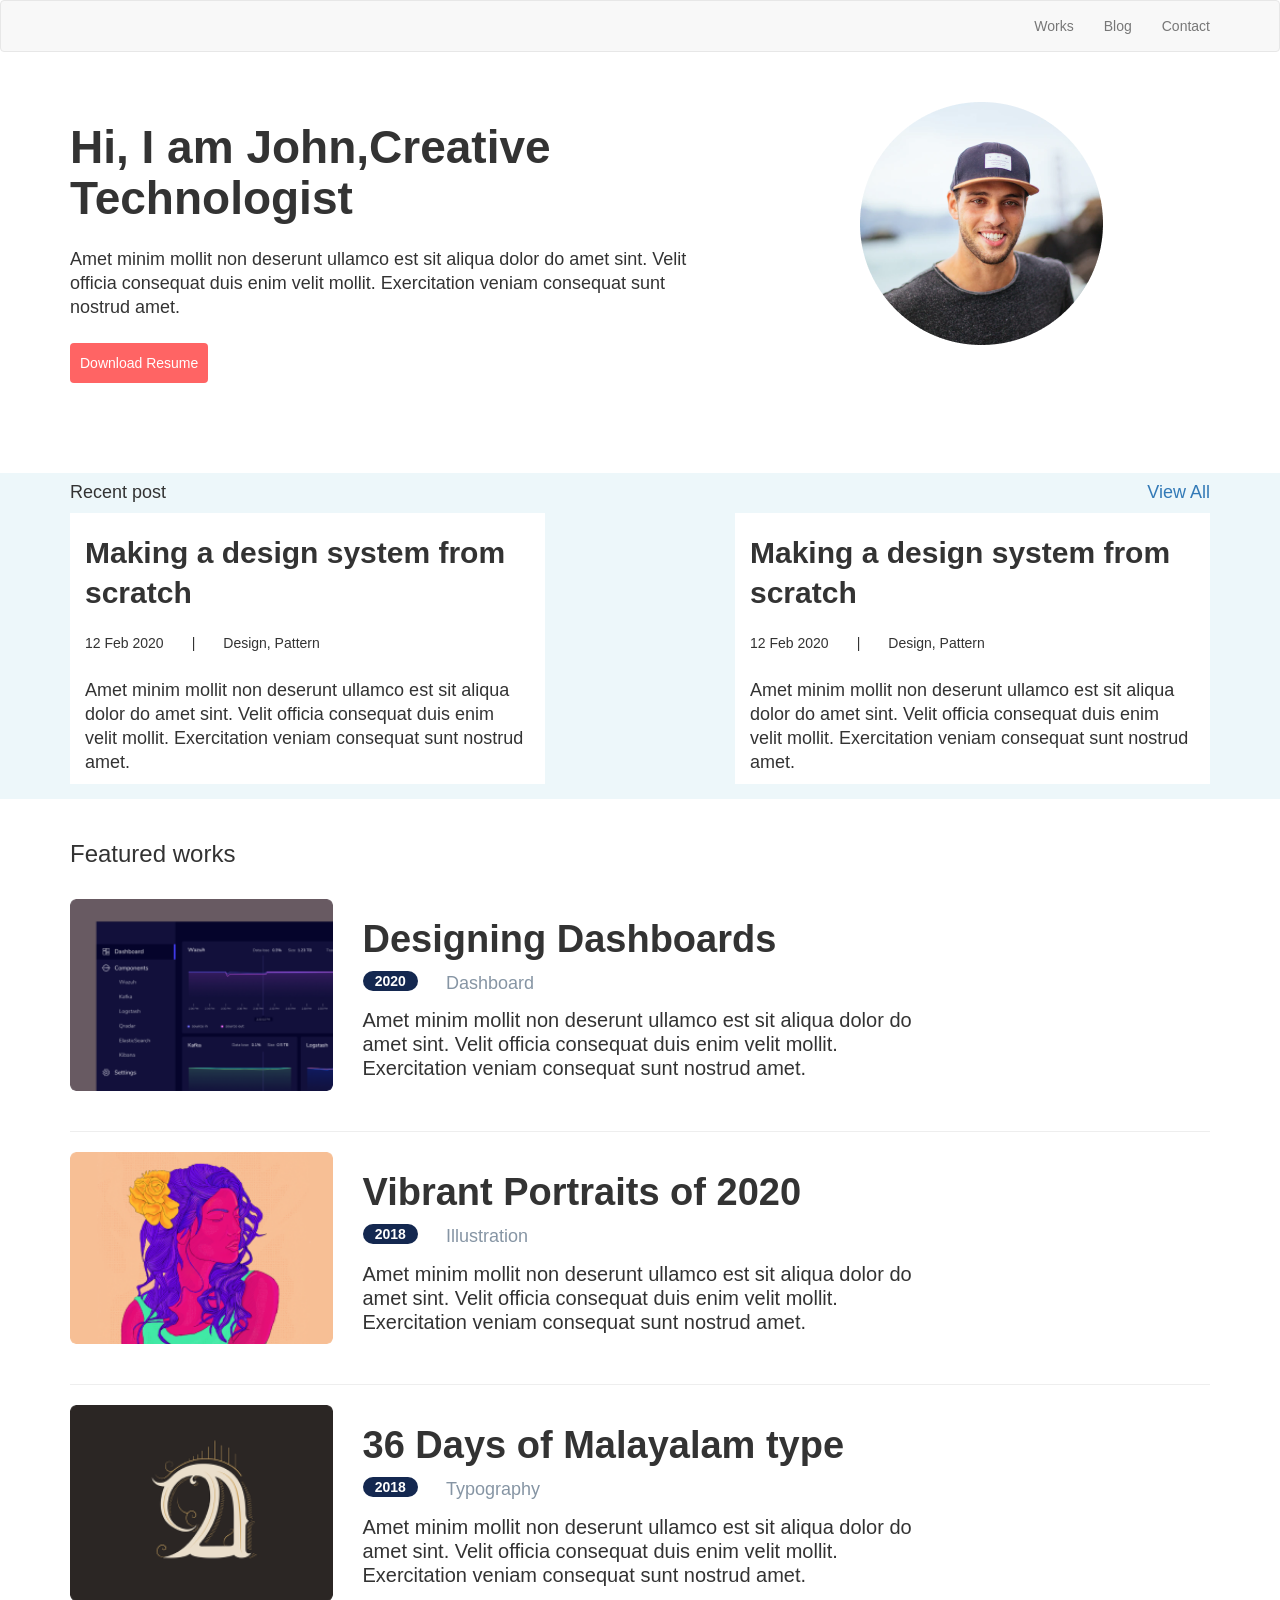
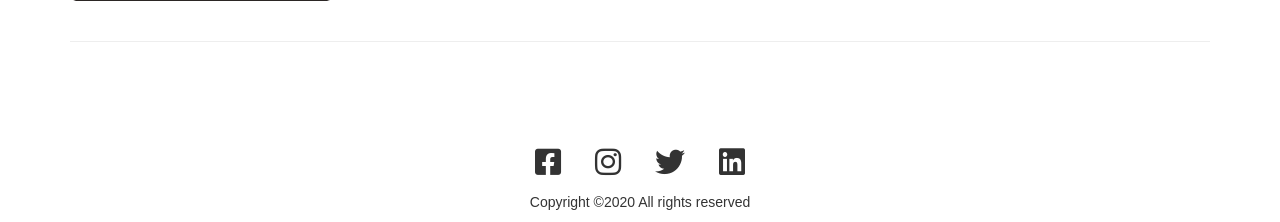
==== commit 294368a9: "new update" ====
--- a/index.html
+++ b/index.html
@@ -27,7 +27,7 @@
   <nav class="navbar navbar-default">
     <div class="container">
       <button class="navbar-toggler pull-right" id="toggle-btn" type="button" data-toggle="collapse"
-        data-target="#list-div" aria-controls="list-div" aria-expanded="false" aria-label="Toggle navigation">
+        data-target="#list-div" aria-controls="list-div" aria-expanded="false" aria-label="Toggle navigation">Menu&nbsp;
         <span class="glyphicon glyphicon-chevron-down" id="downicon"></span>
       </button>
       <ul class="nav navbar-nav navbar-right collapse" id="list-div">
--- a/assets/css/style.css
+++ b/assets/css/style.css
@@ -106,9 +106,6 @@
 .down-icon{
     transform: rotate(180deg);
 }
-/* .up-icon{
-    transform: rotate(270deg);
-} */
 @media(max-width:600px){
     h1,h2,h3,h4,h5,h6,.year-division{
         text-align: center;
